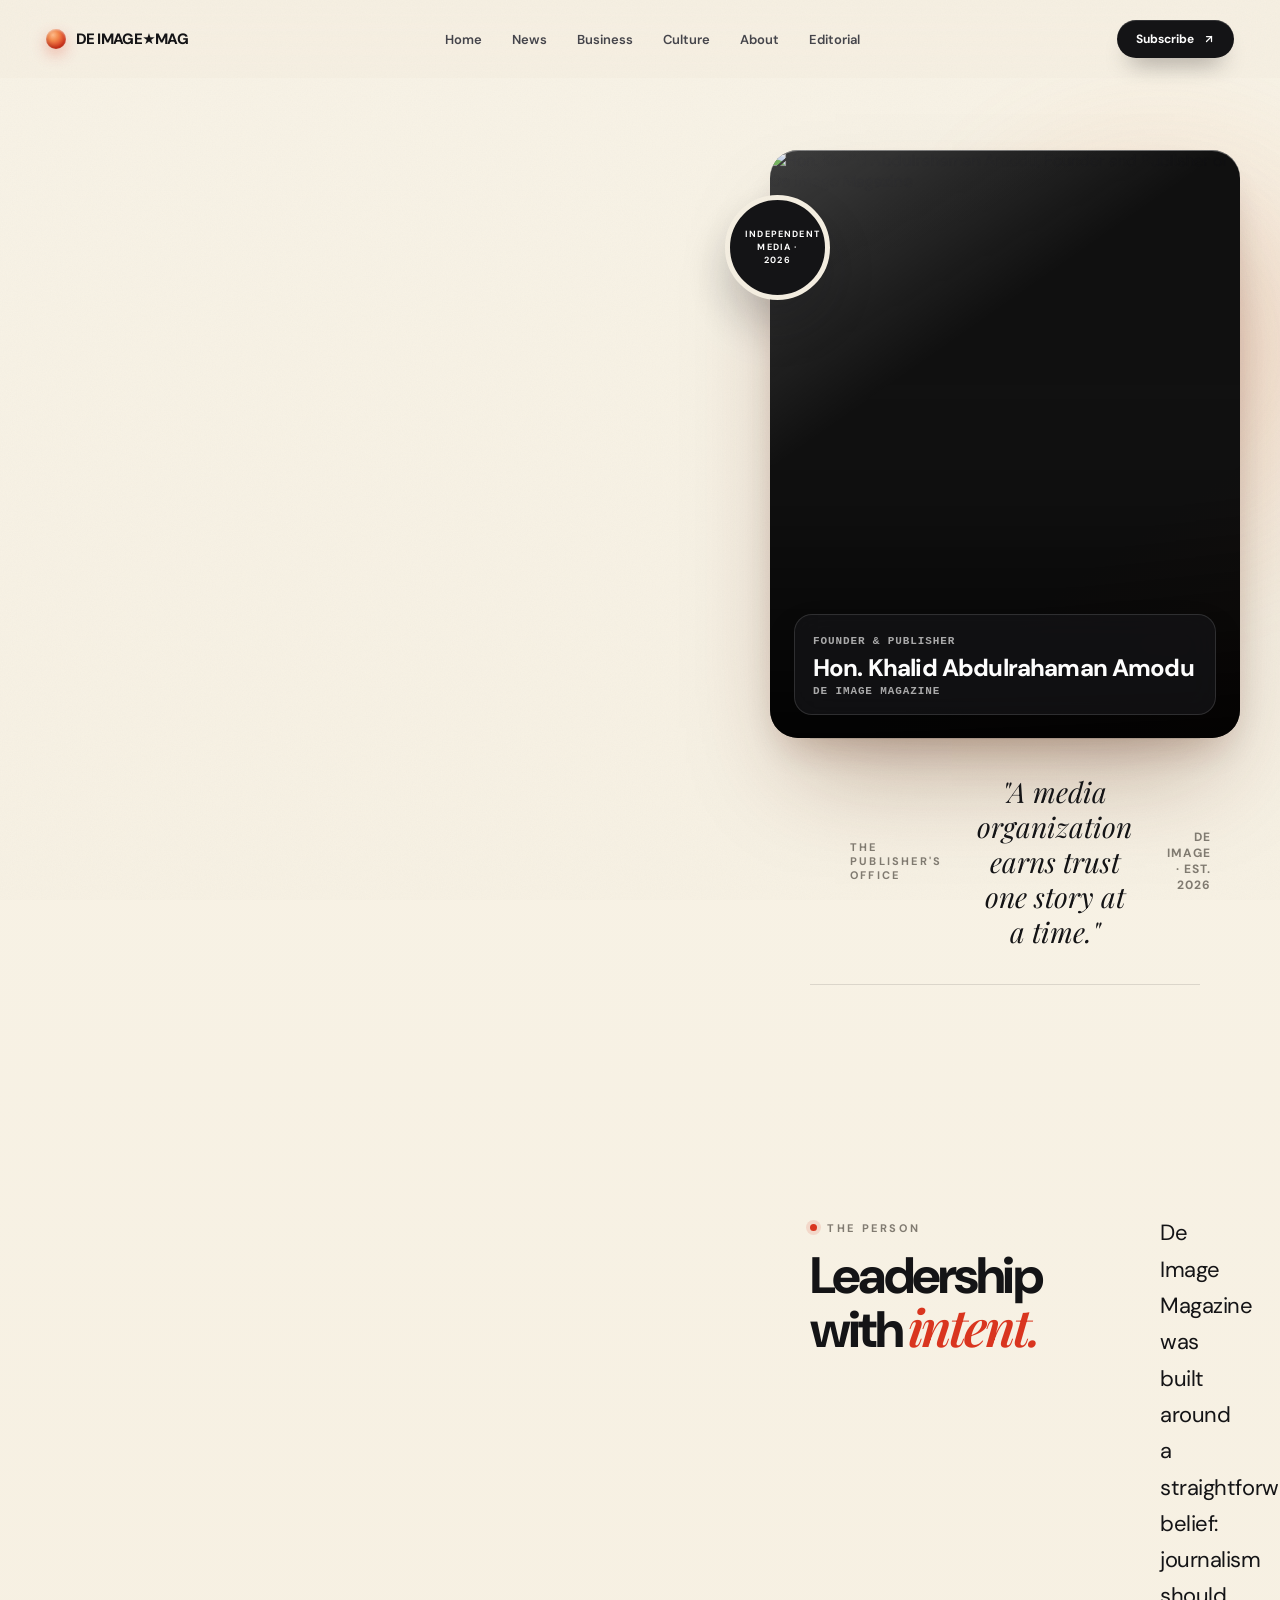
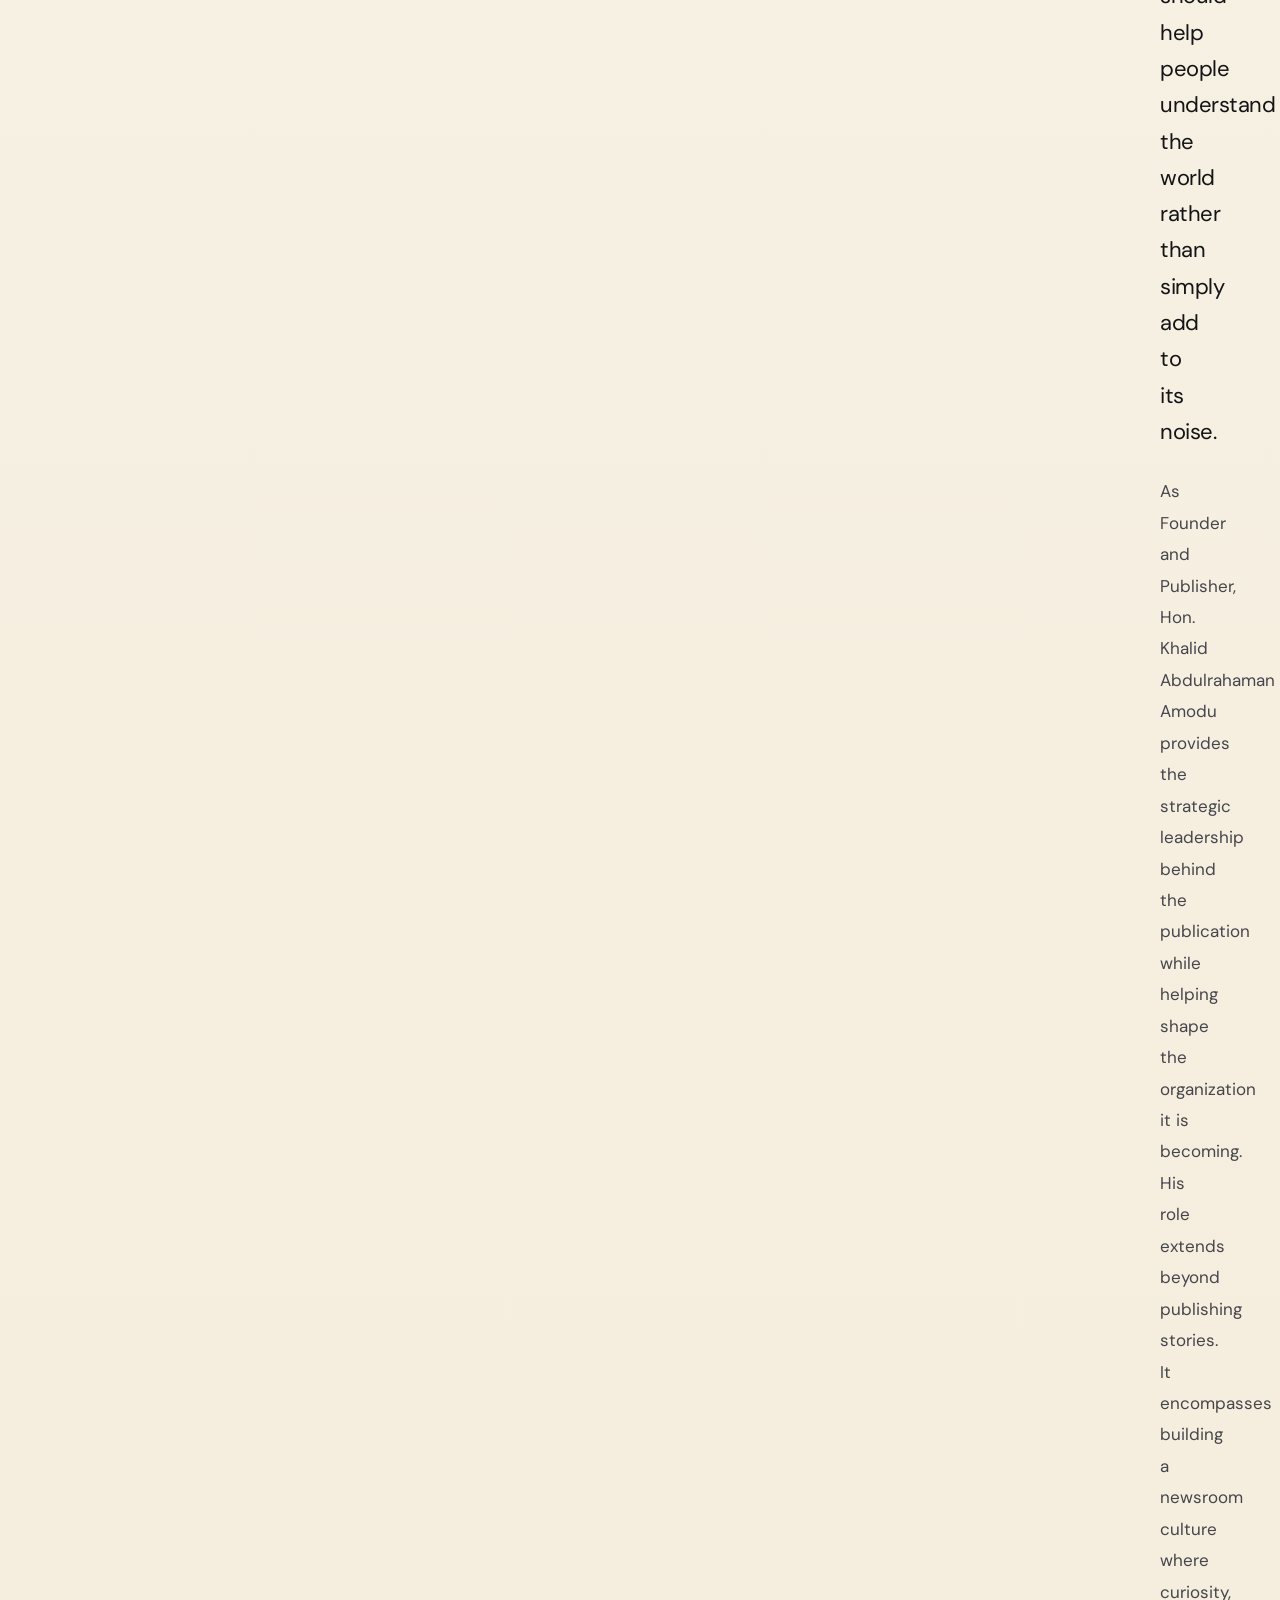
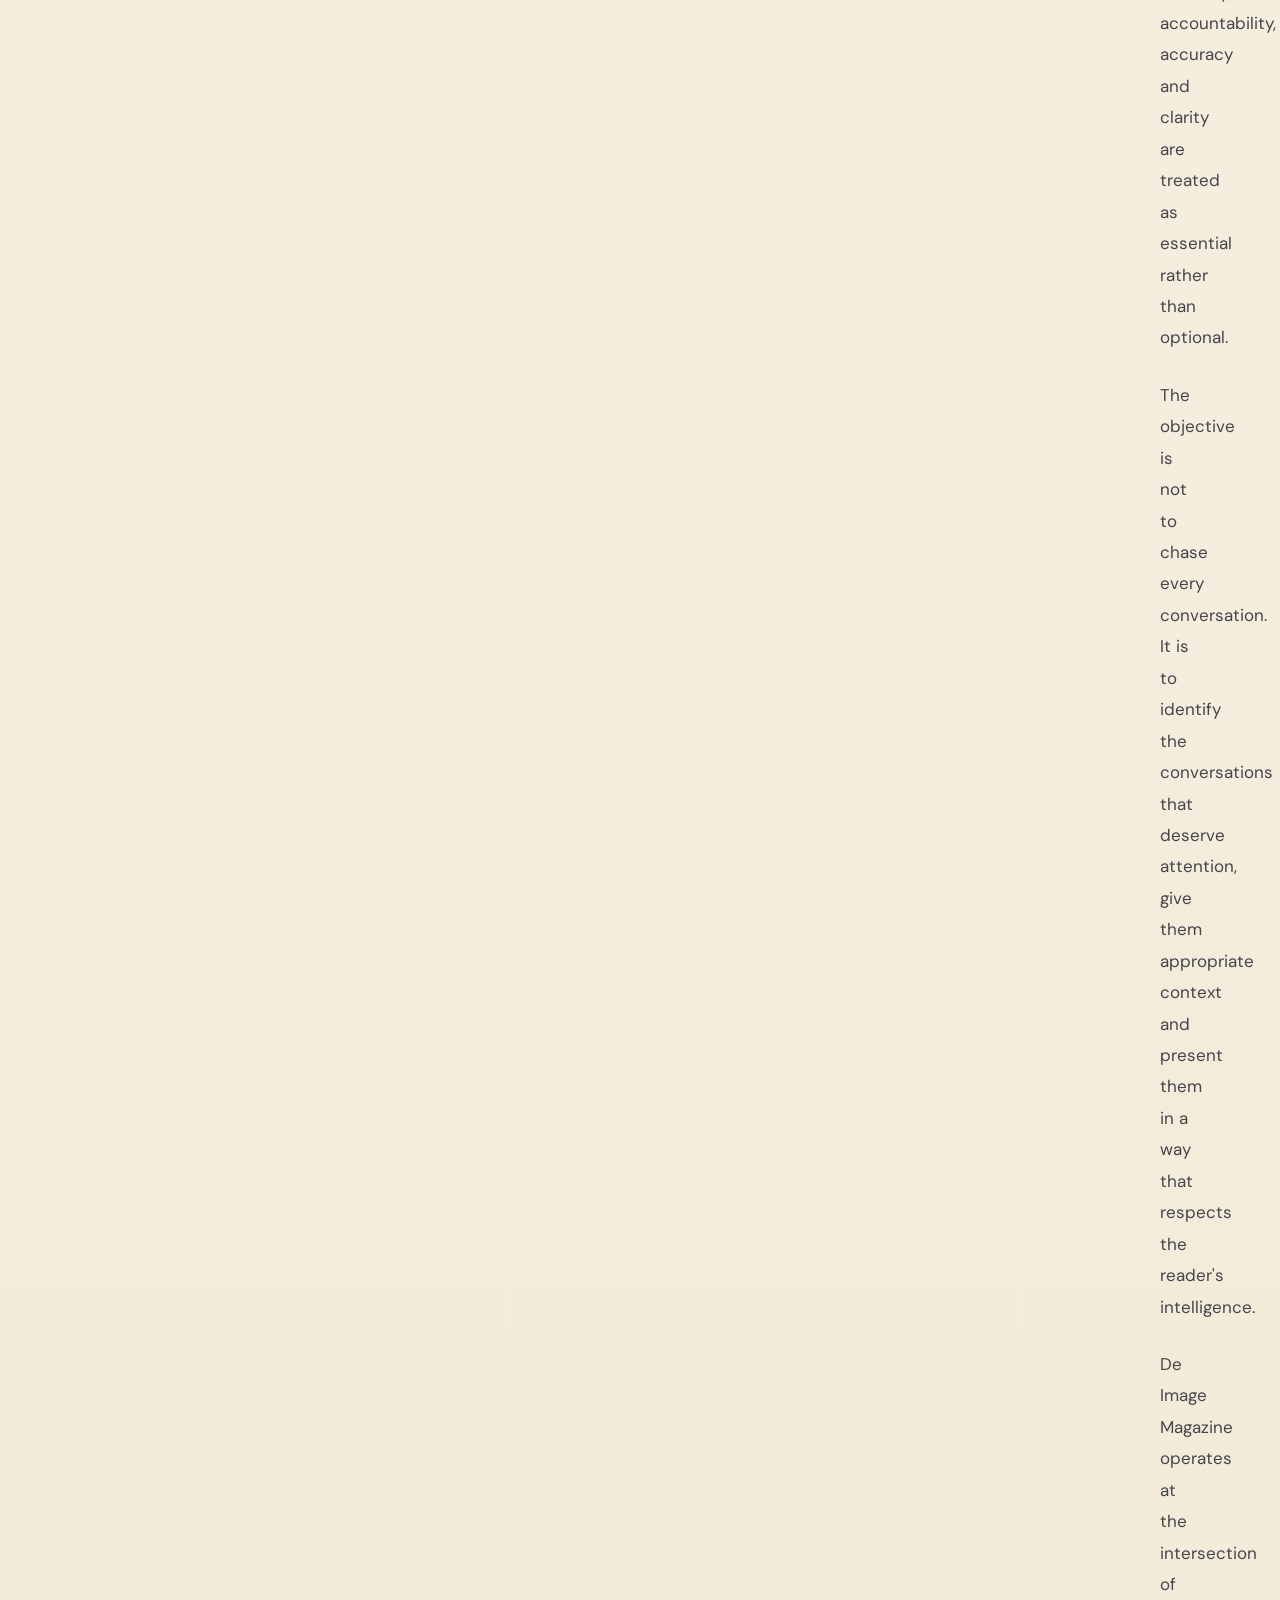
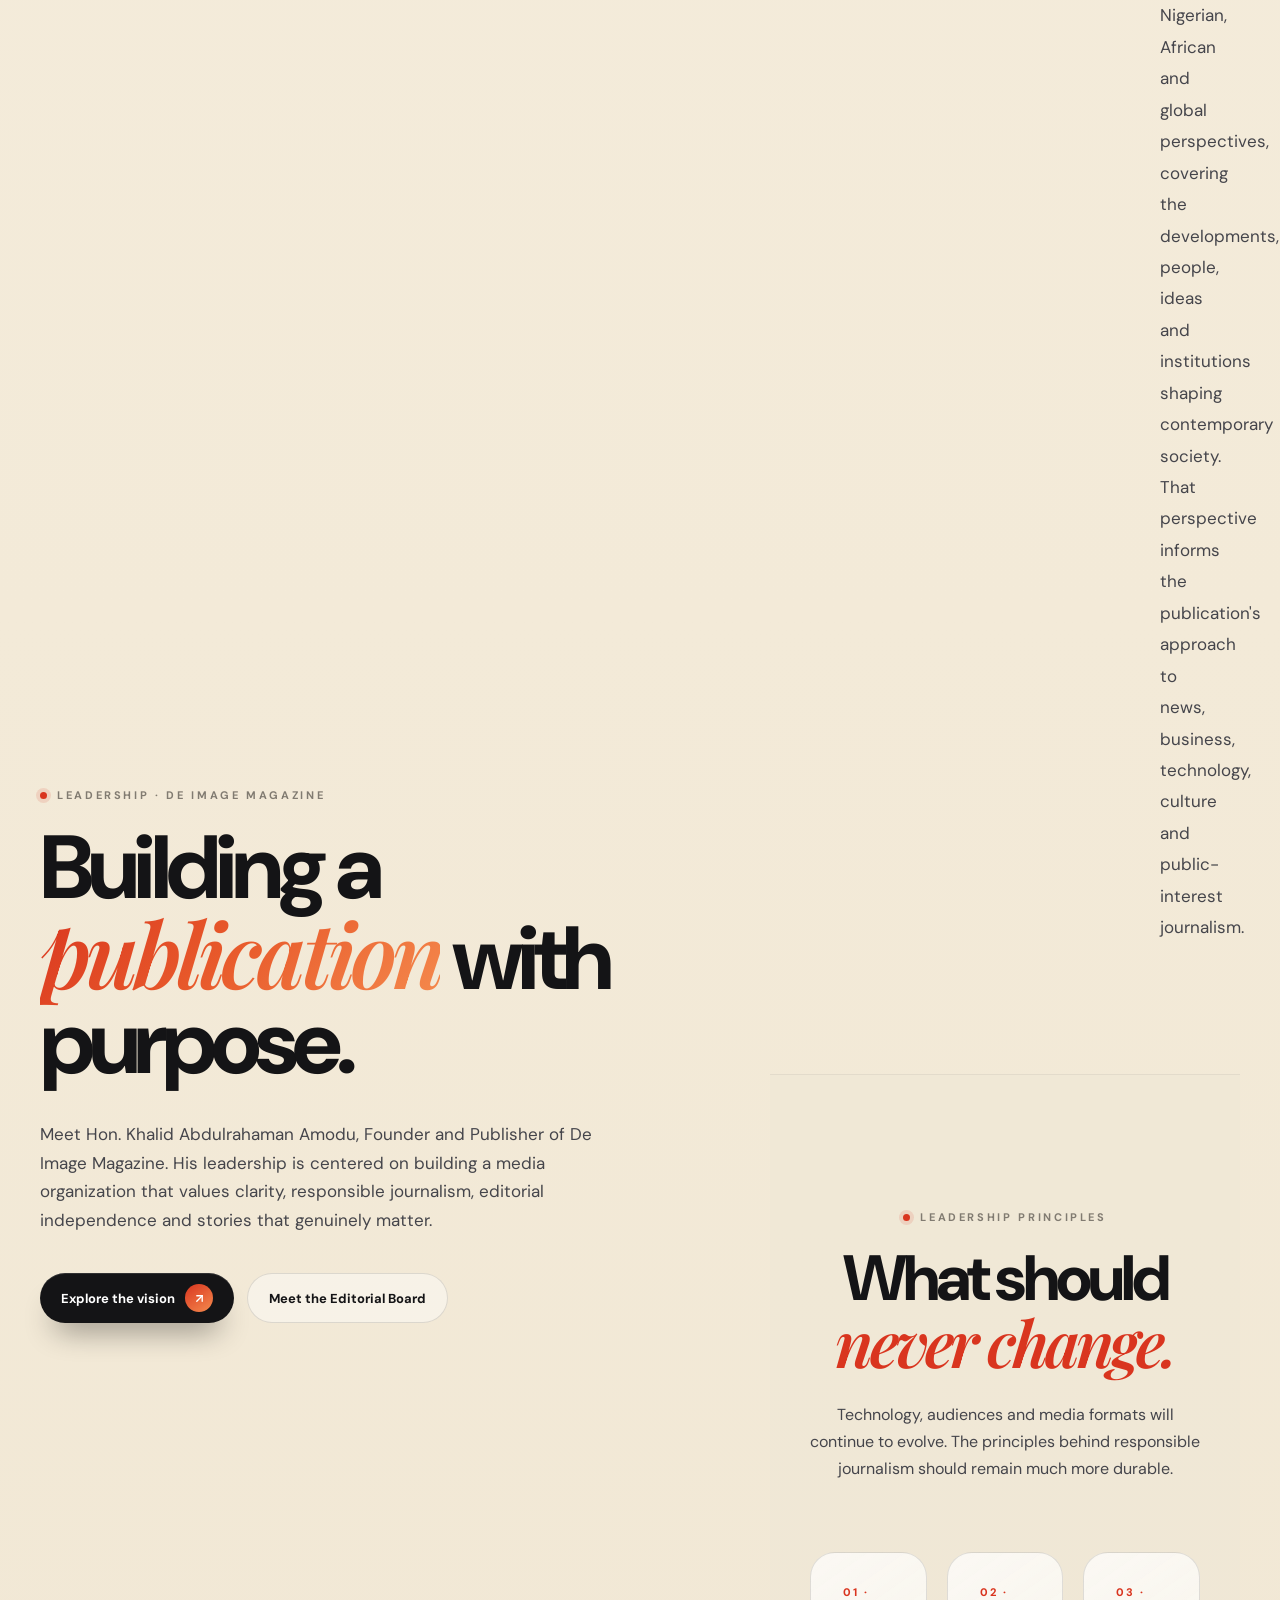
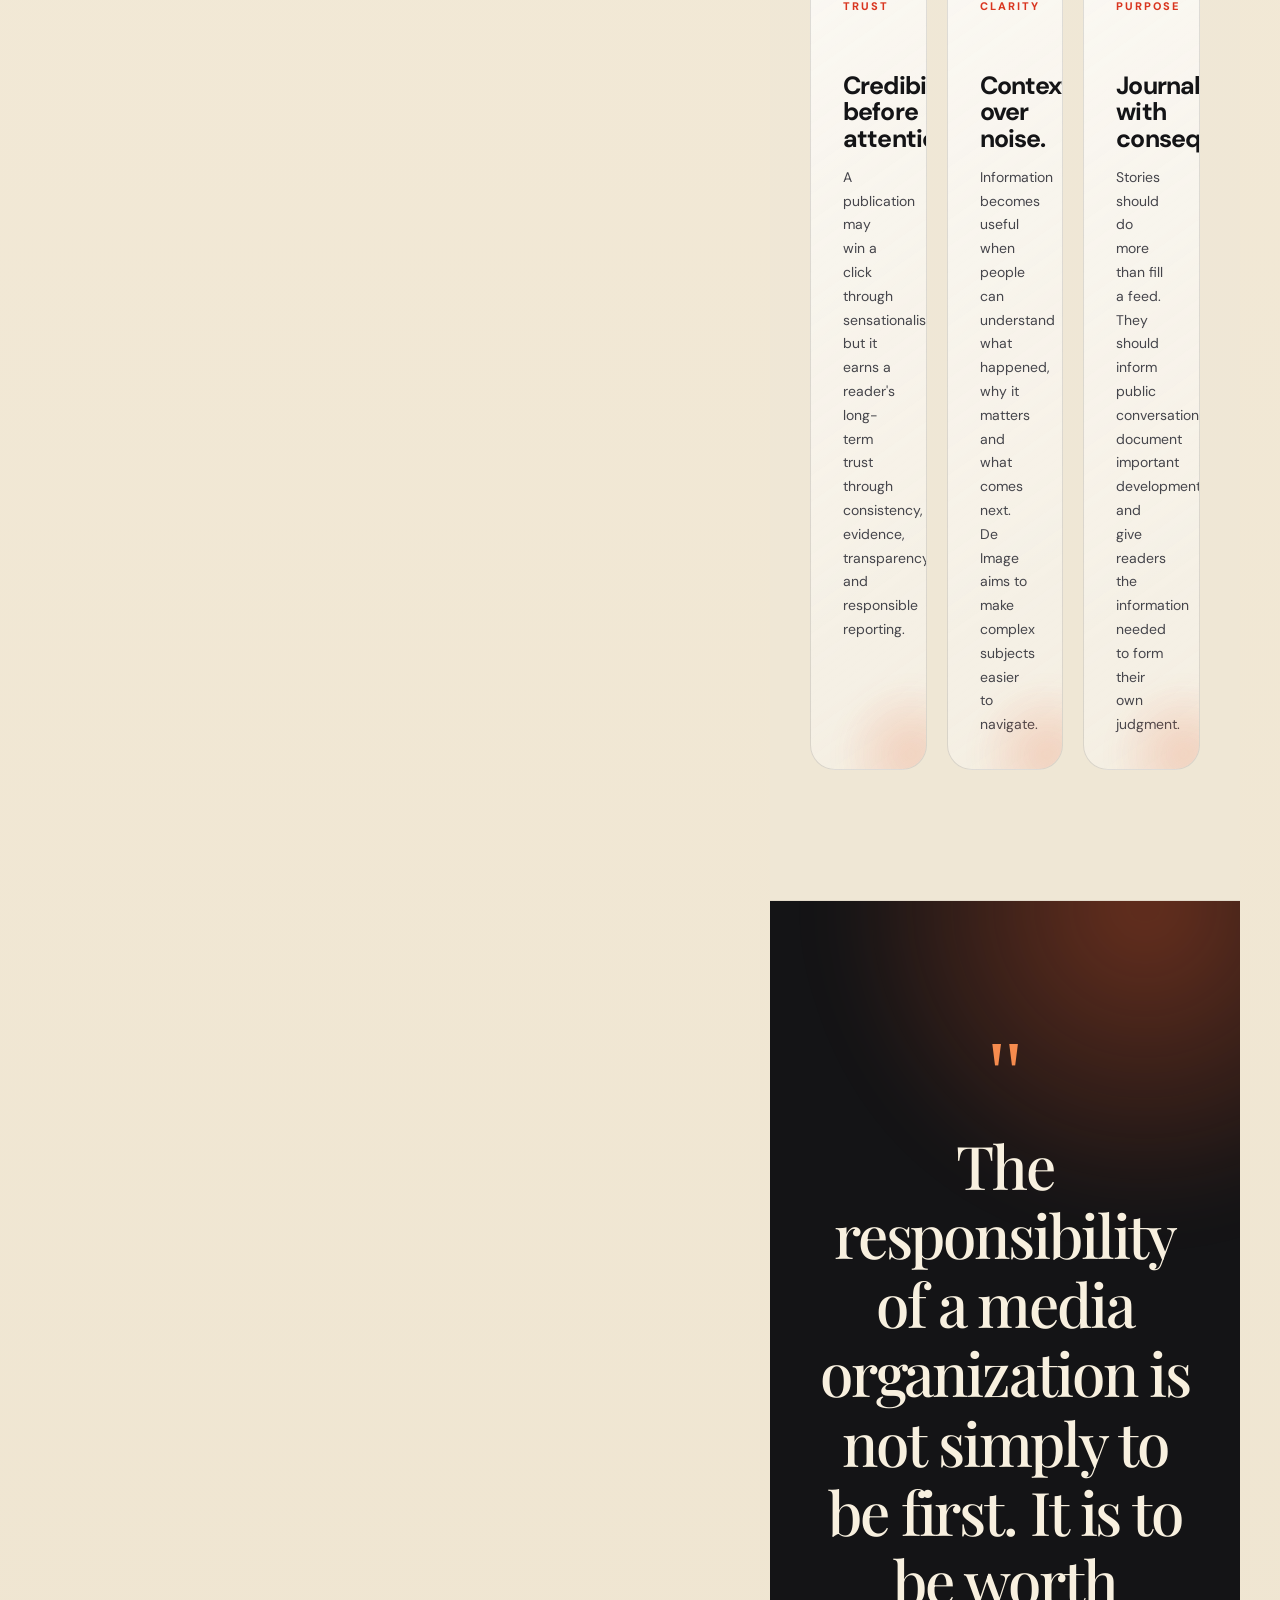
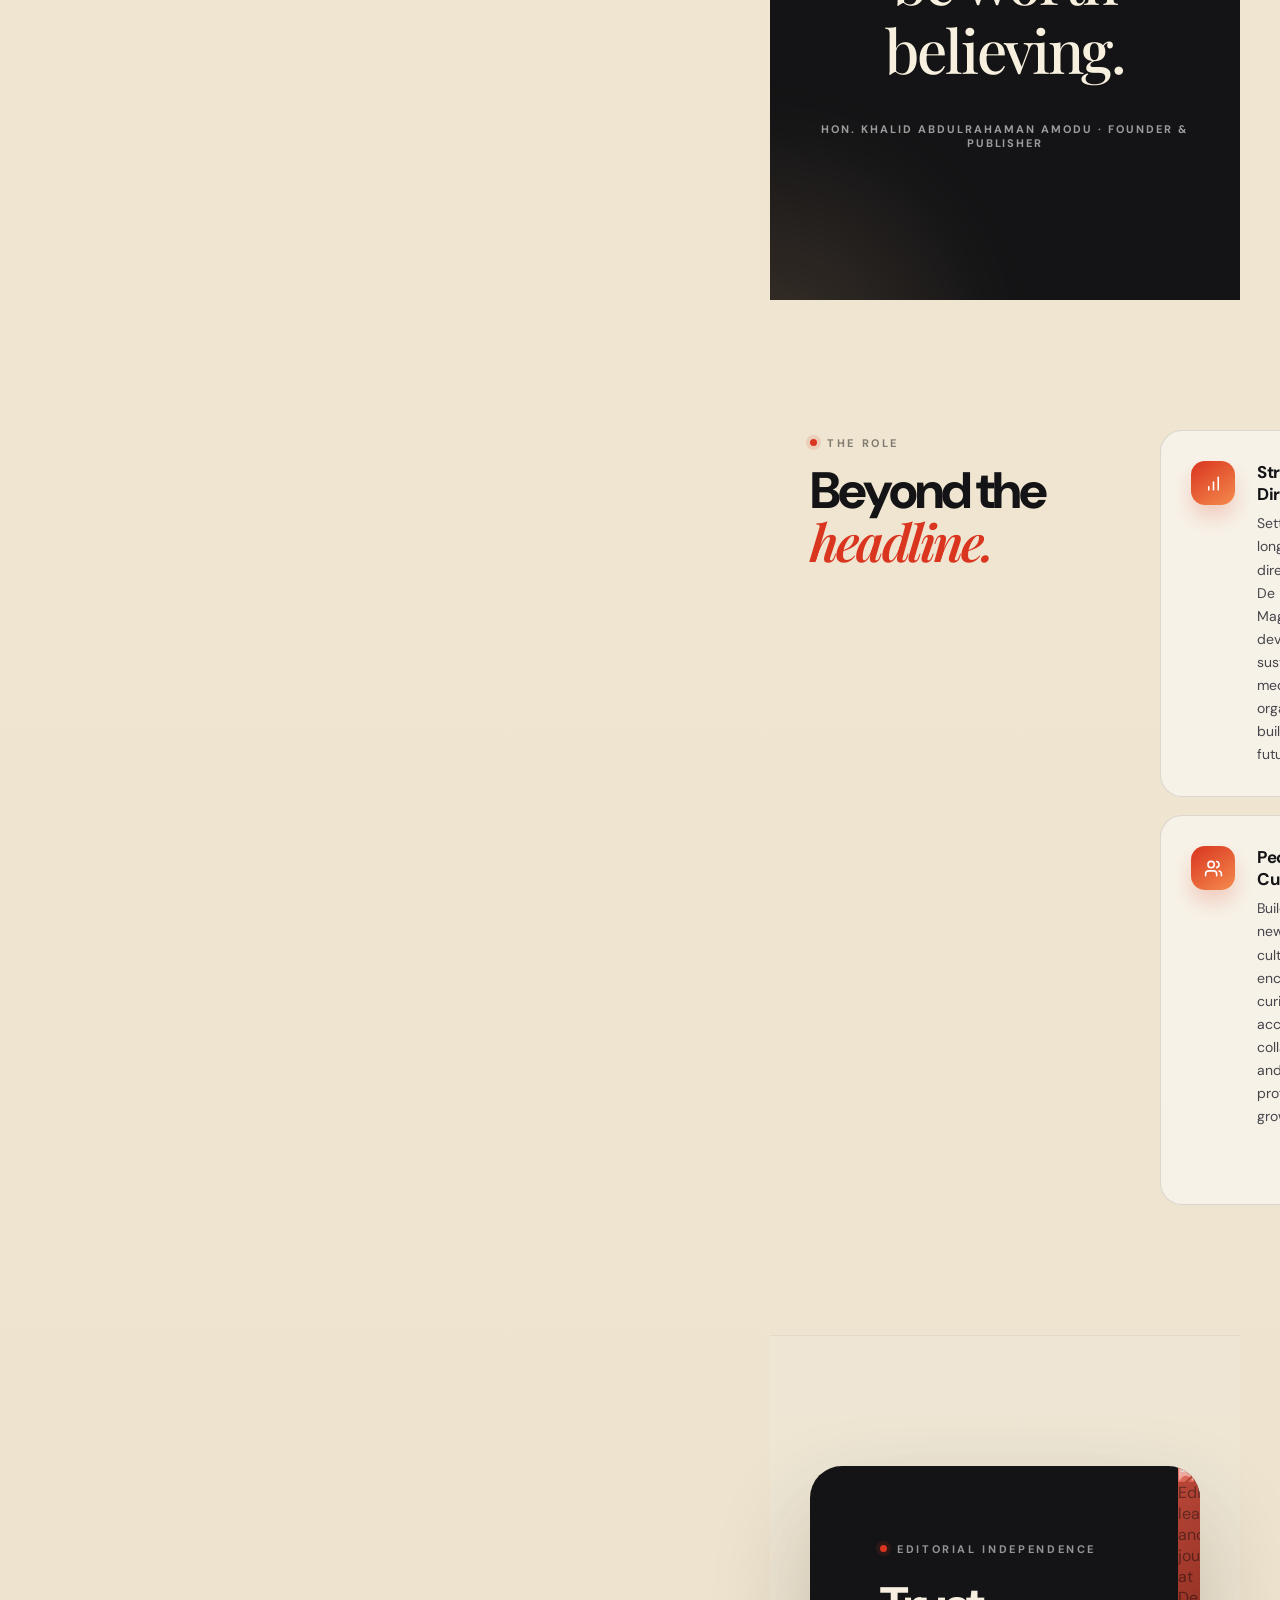
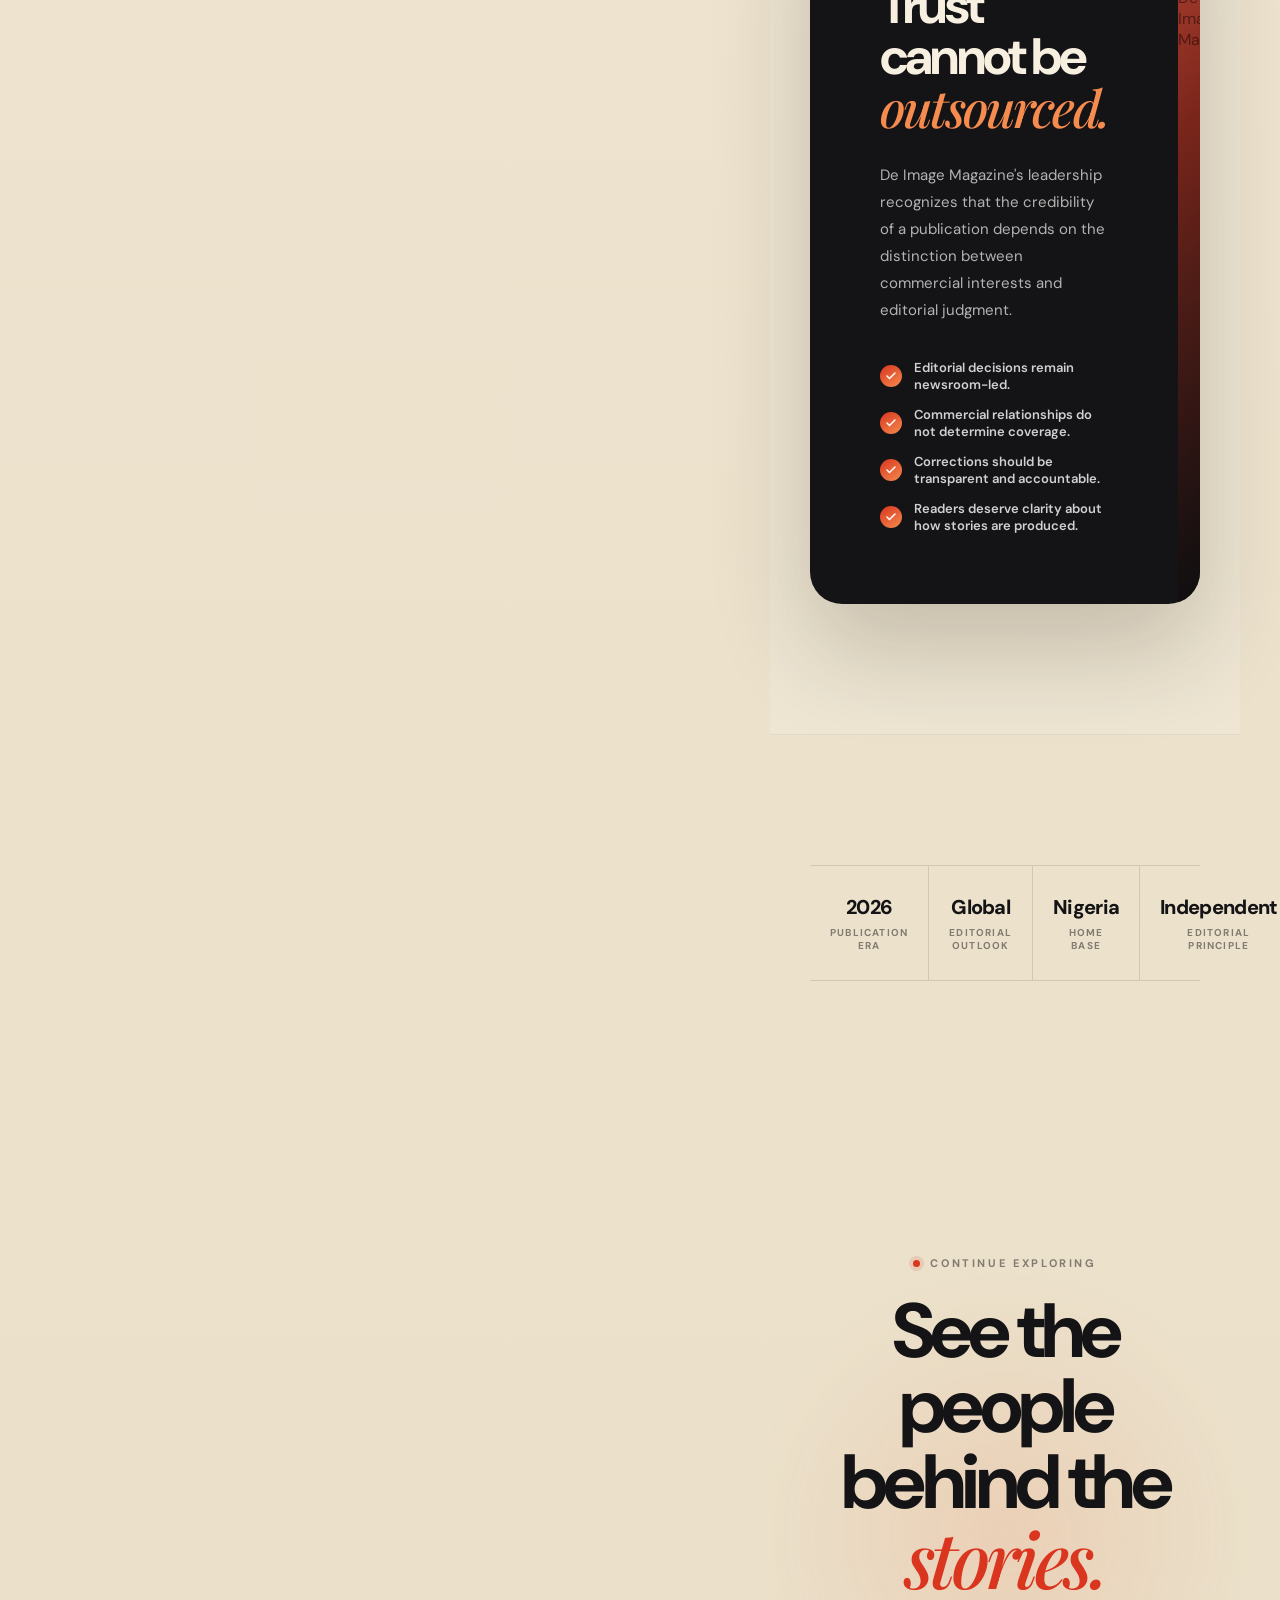
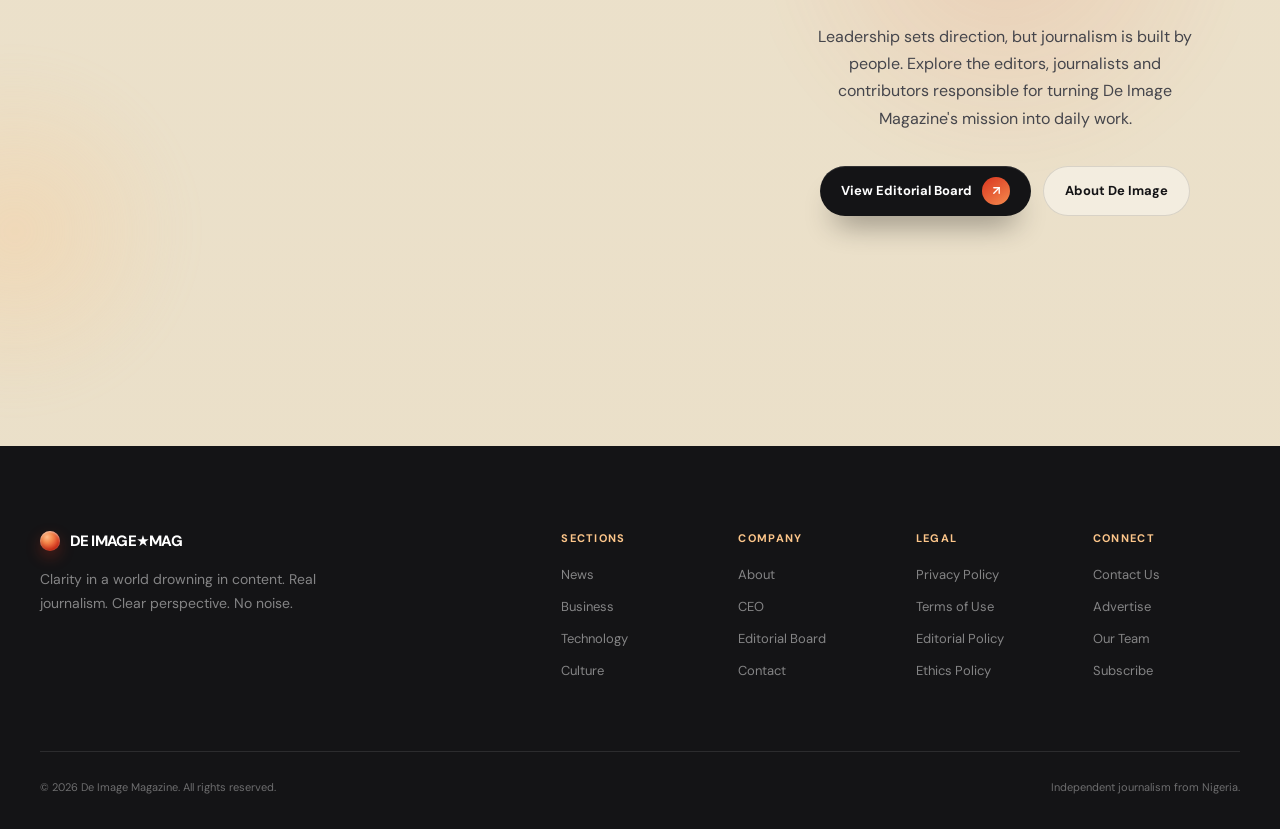
==== ceo/index.html @ d5484f7d "Upload ceo/index.html via GFox Git" ====
<!DOCTYPE html>
<html lang="en-NG">
<head>
  <meta charset="UTF-8">
  <meta name="viewport" content="width=device-width, initial-scale=1.0">

  <!-- =========================================================
       PRIMARY SEO
  ========================================================== -->
  <title>CEO & Founder | De Image Magazine — Leadership & Editorial Vision</title>

  <meta
    name="description"
    content="Meet the Founder and Publisher of De Image Magazine. Discover the leadership vision, editorial philosophy and principles guiding the publication's approach to journalism, business, culture and public-interest storytelling."
  >

  <meta name="author" content="De Image Magazine">

  <meta
    name="robots"
    content="index, follow, max-image-preview:large, max-snippet:-1, max-video-preview:-1"
  >

  <meta name="googlebot" content="index, follow">

  <!-- =========================================================
       CANONICAL
  ========================================================== -->
  <link rel="canonical" href="https://www.deimage.com.ng/ceo/">

  <!-- =========================================================
       OPEN GRAPH
  ========================================================== -->
  <meta property="og:type" content="profile">
  <meta property="og:site_name" content="De Image Magazine">
  <meta property="og:locale" content="en_NG">

  <meta
    property="og:url"
    content="https://www.deimage.com.ng/ceo/"
  >

  <meta
    property="og:title"
    content="CEO & Founder | De Image Magazine"
  >

  <meta
    property="og:description"
    content="Meet the leadership behind De Image Magazine and discover the editorial vision guiding the publication."
  >

  <meta
    property="og:image"
    content="https://www.deimage.com.ng/assets/ceo-og.jpg"
  >

  <meta
    property="og:image:alt"
    content="CEO and Founder of De Image Magazine"
  >

  <meta property="profile:first_name" content="Abdulrahaman">
  <meta property="profile:last_name" content="Amodu">

  <!-- =========================================================
       X / TWITTER
  ========================================================== -->
  <meta name="twitter:card" content="summary_large_image">

  <meta
    name="twitter:title"
    content="CEO & Founder | De Image Magazine"
  >

  <meta
    name="twitter:description"
    content="Meet the leadership behind De Image Magazine and discover the editorial vision guiding the publication."
  >

  <meta
    name="twitter:image"
    content="https://www.deimage.com.ng/assets/ceo-og.jpg"
  >

  <meta
    name="twitter:image:alt"
    content="CEO and Founder of De Image Magazine"
  >

  <!-- =========================================================
       BRAND / BROWSER
  ========================================================== -->
  <meta name="theme-color" content="#141416">
  <meta name="application-name" content="De Image Magazine">
  <meta name="format-detection" content="telephone=no">

  <link
    rel="icon"
    href="https://www.deimage.com.ng/favicon.ico"
  >

  <!-- =========================================================
       PERFORMANCE
  ========================================================== -->
  <link rel="preconnect" href="https://fonts.googleapis.com">
  <link rel="preconnect" href="https://fonts.gstatic.com" crossorigin>

  <link
    href="https://fonts.googleapis.com/css2?family=DM+Sans:opsz,wght@9..40,400;9..40,500;9..40,600;9..40,700;9..40,800&family=Playfair+Display:ital,wght@0,500;0,600;0,700;1,500;1,600;1,700&display=swap"
    rel="stylesheet"
  >

  <style>
    /* =========================================================
       ROOT
    ========================================================== */

    :root {
      --bg: #f5efe2;
      --bg-soft: #efe7d6;
      --bg-deep: #e7dcc5;

      --paper: #fbf8f0;
      --paper-2: #f8f3e8;

      --ink: #141416;
      --ink-2: #242428;
      --ink-soft: #45454b;

      --muted: #817b71;
      --muted-2: #9d9588;

      --line: rgba(20, 20, 22, 0.12);
      --line-light: rgba(255, 255, 255, 0.12);

      --orange: #d9351f;
      --orange-2: #e85a2b;
      --orange-3: #f58b4e;
      --orange-light: #fdc68a;

      --shadow-sm:
        0 10px 25px rgba(32, 18, 4, 0.08);

      --shadow-md:
        0 24px 55px rgba(32, 18, 4, 0.13);

      --shadow-lg:
        0 45px 100px rgba(32, 18, 4, 0.2);

      --ease:
        cubic-bezier(0.22, 1, 0.36, 1);
    }

    /* =========================================================
       RESET
    ========================================================== */

    *,
    *::before,
    *::after {
      margin: 0;
      padding: 0;
      box-sizing: border-box;
    }

    html {
      scroll-behavior: smooth;
      background: var(--bg);
    }

    body {
      min-height: 100vh;
      overflow-x: hidden;
      background:
        radial-gradient(
          1000px 600px at 50% -10%,
          rgba(255, 255, 255, 0.7),
          transparent 70%
        ),
        linear-gradient(
          180deg,
          #f8f3e7 0%,
          #f3ead8 45%,
          #eadfc8 100%
        );
      color: var(--ink);
      font-family: "DM Sans", system-ui, sans-serif;
      -webkit-font-smoothing: antialiased;
      text-rendering: optimizeLegibility;
    }

    ::selection {
      background: var(--orange);
      color: #fff;
    }

    img {
      max-width: 100%;
    }

    a {
      color: inherit;
    }

    button,
    input,
    textarea,
    select {
      font: inherit;
    }

    /* =========================================================
       GRAIN
    ========================================================== */

    .grain {
      position: fixed;
      inset: 0;
      z-index: 1000;
      pointer-events: none;
      opacity: 0.045;
      mix-blend-mode: multiply;
      background-image: url("data:image/svg+xml;utf8,<svg xmlns='http://www.w3.org/2000/svg' width='220' height='220'><filter id='n'><feTurbulence type='fractalNoise' baseFrequency='.8' numOctaves='2' stitchTiles='stitch'/><feColorMatrix values='0 0 0 0 .15 0 0 0 0 .12 0 0 0 0 .08 0 0 0 .6 0'/></filter><rect width='100%' height='100%' filter='url(%23n)'/></svg>");
    }

    /* =========================================================
       NAVIGATION
    ========================================================== */

    .nav {
      position: fixed;
      top: 0;
      left: 0;
      right: 0;
      z-index: 900;

      height: 78px;
      padding: 0 46px;

      display: flex;
      align-items: center;
      justify-content: space-between;
      gap: 30px;

      background: rgba(245, 239, 226, 0.72);
      border-bottom: 1px solid transparent;

      backdrop-filter: blur(20px);
      -webkit-backdrop-filter: blur(20px);

      transition:
        background 0.45s ease,
        border-color 0.45s ease,
        box-shadow 0.45s ease,
        height 0.45s var(--ease);
    }

    .nav.scrolled {
      height: 70px;
      background: rgba(245, 239, 226, 0.92);
      border-bottom-color: var(--line);
      box-shadow: 0 12px 35px rgba(20, 8, 0, 0.06);
    }

    .logo {
      display: inline-flex;
      align-items: center;
      gap: 10px;

      color: var(--ink);
      text-decoration: none;

      font-size: 15px;
      font-weight: 800;
      letter-spacing: -0.04em;

      white-space: nowrap;
    }

    .logo-dot {
      width: 20px;
      height: 20px;
      border-radius: 50%;

      background:
        radial-gradient(
          circle at 35% 30%,
          #ffbd8c 0%,
          var(--orange-3) 28%,
          var(--orange) 70%
        );

      box-shadow:
        0 6px 15px rgba(217, 53, 31, 0.3),
        inset 0 1px 2px rgba(255, 255, 255, 0.55),
        inset 0 -2px 4px rgba(100, 20, 0, 0.3);
    }

    .nav-links {
      display: flex;
      align-items: center;
      gap: 30px;

      list-style: none;
    }

    .nav-links a {
      position: relative;

      color: var(--ink-soft);
      text-decoration: none;

      font-size: 13px;
      font-weight: 600;

      transition: color 0.3s ease;
    }

    .nav-links a::after {
      content: "";

      position: absolute;
      left: 0;
      bottom: -7px;

      width: 0;
      height: 2px;

      border-radius: 10px;

      background: var(--orange);

      transition: width 0.4s var(--ease);
    }

    .nav-links a:hover,
    .nav-links a.active {
      color: var(--ink);
    }

    .nav-links a:hover::after,
    .nav-links a.active::after {
      width: 100%;
    }

    .nav-cta {
      display: inline-flex;
      align-items: center;
      justify-content: center;
      gap: 9px;

      border: 0;
      border-radius: 999px;

      padding: 11px 19px;

      background: var(--ink);
      color: #fff;

      text-decoration: none;

      font-size: 12px;
      font-weight: 700;

      cursor: pointer;

      box-shadow:
        0 15px 25px -12px rgba(0, 0, 0, 0.45),
        inset 0 1px 0 rgba(255, 255, 255, 0.13);

      transition:
        transform 0.35s var(--ease),
        box-shadow 0.35s var(--ease);
    }

    .nav-cta:hover {
      transform: translateY(-2px);
      box-shadow:
        0 20px 30px -12px rgba(0, 0, 0, 0.48),
        inset 0 1px 0 rgba(255, 255, 255, 0.15);
    }

    /* =========================================================
       HERO
    ========================================================== */

    .hero {
      position: relative;

      min-height: 100vh;

      padding:
        150px
        40px
        90px;

      display: flex;
      align-items: center;

      overflow: hidden;
    }

    .hero-orb {
      position: absolute;

      width: 600px;
      height: 600px;

      border-radius: 50%;

      background:
        radial-gradient(
          circle,
          rgba(232, 90, 43, 0.17),
          rgba(245, 139, 78, 0.06) 42%,
          transparent 70%
        );

      filter: blur(20px);

      right: -180px;
      top: 50px;

      pointer-events: none;

      animation: orbFloat 10s ease-in-out infinite;
    }

    .hero-orb-2 {
      position: absolute;

      width: 350px;
      height: 350px;

      border-radius: 50%;

      background:
        radial-gradient(
          circle,
          rgba(253, 198, 138, 0.28),
          transparent 70%
        );

      left: -160px;
      bottom: 40px;

      filter: blur(15px);

      pointer-events: none;

      animation: orbFloat 12s ease-in-out infinite reverse;
    }

    @keyframes orbFloat {
      0%,
      100% {
        transform: translate3d(0, 0, 0) scale(1);
      }

      50% {
        transform: translate3d(0, -25px, 0) scale(1.04);
      }
    }

    .hero-container {
      width: min(1280px, 100%);
      margin: 0 auto;

      display: grid;
      grid-template-columns: minmax(0, 1.08fr) minmax(360px, 0.92fr);
      align-items: center;

      gap: 90px;

      position: relative;
      z-index: 2;
    }

    .hero-copy {
      max-width: 700px;
    }

    .eyebrow {
      display: inline-flex;
      align-items: center;
      gap: 10px;

      margin-bottom: 24px;

      color: var(--muted);

      font-size: 11px;
      font-weight: 700;
      letter-spacing: 0.24em;
      text-transform: uppercase;
    }

    .eyebrow::before {
      content: "";

      width: 7px;
      height: 7px;

      border-radius: 50%;

      background: var(--orange);

      box-shadow:
        0 0 0 4px rgba(217, 53, 31, 0.13);
    }

    .hero h1 {
      max-width: 760px;

      font-size: clamp(52px, 7vw, 105px);
      line-height: 0.94;

      letter-spacing: -0.065em;
      font-weight: 800;
    }

    .hero h1 .serif {
      font-family: "Playfair Display", Georgia, serif;
      font-style: italic;
      font-weight: 600;
      letter-spacing: -0.055em;

      background:
        linear-gradient(
          135deg,
          var(--orange),
          var(--orange-2) 48%,
          var(--orange-3)
        );

      -webkit-background-clip: text;
      background-clip: text;
      color: transparent;
    }

    .hero-description {
      max-width: 600px;

      margin-top: 34px;

      color: var(--ink-soft);

      font-size: 17px;
      line-height: 1.7;
    }

    .hero-actions {
      display: flex;
      align-items: center;
      flex-wrap: wrap;
      gap: 13px;

      margin-top: 38px;
    }

    .primary-button,
    .secondary-button {
      display: inline-flex;
      align-items: center;
      justify-content: center;
      gap: 10px;

      min-height: 50px;

      padding: 0 21px;

      border-radius: 999px;

      text-decoration: none;

      font-size: 13px;
      font-weight: 700;

      transition:
        transform 0.4s var(--ease),
        box-shadow 0.4s var(--ease),
        background 0.4s ease;
    }

    .primary-button {
      background: var(--ink);
      color: #fff;

      box-shadow:
        0 20px 30px -14px rgba(0, 0, 0, 0.45),
        inset 0 1px 0 rgba(255, 255, 255, 0.12);
    }

    .secondary-button {
      background: rgba(255, 255, 255, 0.42);
      color: var(--ink);

      border: 1px solid var(--line);

      backdrop-filter: blur(10px);
    }

    .primary-button:hover,
    .secondary-button:hover {
      transform: translateY(-3px);
    }

    .primary-button:hover {
      box-shadow:
        0 25px 38px -15px rgba(0, 0, 0, 0.5);
    }

    .arrow {
      width: 28px;
      height: 28px;

      display: inline-flex;
      align-items: center;
      justify-content: center;

      border-radius: 50%;

      background:
        linear-gradient(
          145deg,
          var(--orange),
          var(--orange-3)
        );

      transition: transform 0.4s var(--ease);
    }

    .primary-button:hover .arrow {
      transform: rotate(45deg);
    }

    /* =========================================================
       HERO PORTRAIT
    ========================================================== */

    .portrait-wrap {
      position: relative;

      width: min(470px, 100%);
      margin-left: auto;

      perspective: 1000px;
    }

    .portrait-frame {
      position: relative;

      aspect-ratio: 4 / 5;

      border-radius: 34px;

      overflow: hidden;

      background:
        linear-gradient(
          145deg,
          var(--orange),
          var(--orange-3)
        );

      box-shadow:
        0 55px 100px -30px rgba(80, 30, 5, 0.35),
        0 20px 40px -15px rgba(80, 30, 5, 0.25),
        inset 0 1px 0 rgba(255, 255, 255, 0.4);

      transform: rotate(1deg);

      transition:
        transform 0.8s var(--ease),
        box-shadow 0.8s var(--ease);
    }

    .portrait-frame::before {
      content: "";

      position: absolute;
      inset: 0;

      z-index: 2;

      background:
        linear-gradient(
          145deg,
          rgba(255, 255, 255, 0.2),
          transparent 35%,
          transparent 70%,
          rgba(40, 10, 0, 0.18)
        );

      pointer-events: none;
    }

    .portrait-frame:hover {
      transform: rotate(0deg) translateY(-8px);
      box-shadow:
        0 65px 110px -30px rgba(80, 30, 5, 0.4),
        0 25px 50px -15px rgba(80, 30, 5, 0.25);
    }

    .portrait-frame img {
      width: 100%;
      height: 100%;

      display: block;

      object-fit: cover;
      object-position: center top;

      filter: saturate(0.9) contrast(1.03);

      transform: scale(1.02);

      transition: transform 1.2s var(--ease);
    }

    .portrait-frame:hover img {
      transform: scale(1.06);
    }

    .portrait-caption {
      position: absolute;

      left: 18px;
      right: 18px;
      bottom: 18px;

      z-index: 5;

      padding: 17px 18px;

      border-radius: 18px;

      background: rgba(20, 20, 22, 0.78);

      color: #fff;

      border: 1px solid rgba(255, 255, 255, 0.13);

      backdrop-filter: blur(16px);
      -webkit-backdrop-filter: blur(16px);

      box-shadow:
        0 15px 30px rgba(0, 0, 0, 0.18);
    }

    .portrait-caption strong {
      display: block;

      font-size: 15px;
      font-weight: 800;
    }

    .portrait-caption span {
      display: block;

      margin-top: 3px;

      color: rgba(255, 255, 255, 0.65);

      font-size: 11px;
      letter-spacing: 0.08em;
      text-transform: uppercase;
    }

    .floating-badge {
      position: absolute;

      z-index: 10;

      left: -45px;
      top: 45px;

      width: 105px;
      height: 105px;

      border-radius: 50%;

      display: flex;
      align-items: center;
      justify-content: center;

      background: var(--ink);
      color: #fff;

      border: 5px solid var(--bg);

      box-shadow:
        0 25px 45px rgba(20, 20, 22, 0.22);

      animation: badgeFloat 5s ease-in-out infinite;
    }

    .floating-badge span {
      max-width: 65px;

      text-align: center;

      font-size: 9px;
      font-weight: 700;
      letter-spacing: 0.13em;
      line-height: 1.45;
      text-transform: uppercase;
    }

    @keyframes badgeFloat {
      0%,
      100% {
        transform: translateY(0) rotate(-6deg);
      }

      50% {
        transform: translateY(-12px) rotate(-3deg);
      }
    }

    /* =========================================================
       INTRO STRIP
    ========================================================== */

    .intro-strip {
      padding: 0 40px 100px;

      position: relative;
      z-index: 5;
    }

    .intro-inner {
      width: min(1280px, 100%);
      margin: 0 auto;

      padding: 35px 40px;

      display: grid;
      grid-template-columns: 1fr auto 1fr;
      align-items: center;
      gap: 35px;

      border-top: 1px solid var(--line);
      border-bottom: 1px solid var(--line);
    }

    .intro-label {
      color: var(--muted);

      font-size: 11px;
      font-weight: 700;
      letter-spacing: 0.2em;
      text-transform: uppercase;
    }

    .intro-statement {
      color: var(--ink);

      font-family: "Playfair Display", Georgia, serif;

      font-size: clamp(20px, 2.2vw, 30px);
      line-height: 1.25;
      font-style: italic;

      text-align: center;
    }

    .intro-year {
      color: var(--muted);

      font-size: 12px;
      font-weight: 700;

      text-align: right;
      letter-spacing: 0.08em;
    }

    /* =========================================================
       STORY / BIOGRAPHY
    ========================================================== */

    .section {
      position: relative;
      z-index: 5;

      padding: 130px 40px;
    }

    .section.alt {
      background: rgba(239, 231, 214, 0.66);
      border-top: 1px solid rgba(20, 20, 22, 0.06);
      border-bottom: 1px solid rgba(20, 20, 22, 0.06);
    }

    .container {
      width: min(1280px, 100%);
      margin: 0 auto;
    }

    .section-grid {
      display: grid;
      grid-template-columns: minmax(260px, 0.7fr) minmax(0, 1.3fr);

      gap: 90px;
      align-items: start;
    }

    .section-label {
      position: sticky;
      top: 120px;
    }

    .section-label .eyebrow {
      margin-bottom: 15px;
    }

    .section-label h2 {
      max-width: 360px;

      font-size: clamp(34px, 4vw, 58px);
      line-height: 1;
      letter-spacing: -0.055em;
      font-weight: 800;
    }

    .section-label h2 em {
      color: var(--orange);
      font-family: "Playfair Display", Georgia, serif;
      font-weight: 600;
    }

    .article-copy {
      max-width: 720px;
    }

    .article-copy p {
      color: var(--ink-soft);

      font-size: 17px;
      line-height: 1.85;

      margin-bottom: 26px;
    }

    .article-copy p:first-child {
      color: var(--ink);

      font-size: 22px;
      line-height: 1.65;

      letter-spacing: -0.02em;
    }

    .article-copy p:last-child {
      margin-bottom: 0;
    }

    /* =========================================================
       LEADERSHIP PRINCIPLES
    ========================================================== */

    .principles-header {
      width: min(760px, 100%);
      margin: 0 auto 70px;

      text-align: center;
    }

    .principles-header h2 {
      font-size: clamp(38px, 5vw, 68px);
      line-height: 0.98;
      letter-spacing: -0.06em;
      font-weight: 800;

      margin-bottom: 22px;
    }

    .principles-header h2 em {
      font-family: "Playfair Display", Georgia, serif;
      font-weight: 600;
      color: var(--orange);
    }

    .principles-header p {
      color: var(--ink-soft);

      font-size: 16px;
      line-height: 1.7;
    }

    .principles-grid {
      display: grid;
      grid-template-columns: repeat(3, 1fr);
      gap: 20px;
    }

    .principle {
      position: relative;

      min-height: 300px;

      padding: 32px;

      border-radius: 25px;

      background:
        linear-gradient(
          145deg,
          rgba(255, 255, 255, 0.7),
          rgba(255, 255, 255, 0.3)
        );

      border: 1px solid var(--line);

      overflow: hidden;

      transition:
        transform 0.55s var(--ease),
        box-shadow 0.55s var(--ease),
        border-color 0.55s ease;
    }

    .principle::after {
      content: "";

      position: absolute;

      width: 150px;
      height: 150px;

      right: -60px;
      bottom: -60px;

      border-radius: 50%;

      background:
        radial-gradient(
          circle,
          rgba(232, 90, 43, 0.2),
          transparent 70%
        );

      filter: blur(8px);

      transition: transform 0.7s var(--ease);
    }

    .principle:hover {
      transform: translateY(-8px);

      border-color: rgba(217, 53, 31, 0.25);

      box-shadow:
        0 30px 55px rgba(40, 20, 5, 0.12);
    }

    .principle:hover::after {
      transform: scale(1.5);
    }

    .principle-number {
      color: var(--orange);

      font-size: 11px;
      font-weight: 800;

      letter-spacing: 0.18em;

      margin-bottom: 60px;
    }

    .principle h3 {
      font-size: 25px;
      line-height: 1.05;
      letter-spacing: -0.035em;

      margin-bottom: 14px;
    }

    .principle p {
      max-width: 340px;

      color: var(--ink-soft);

      font-size: 14px;
      line-height: 1.7;
    }

    /* =========================================================
       QUOTE
    ========================================================== */

    .quote-section {
      padding: 150px 40px;

      background: var(--ink);

      color: #f7f0e1;

      position: relative;

      overflow: hidden;
    }

    .quote-section::before {
      content: "";

      position: absolute;

      width: 650px;
      height: 650px;

      right: -230px;
      top: -320px;

      border-radius: 50%;

      background:
        radial-gradient(
          circle,
          rgba(232, 90, 43, 0.4),
          transparent 68%
        );

      filter: blur(30px);
    }

    .quote-section::after {
      content: "";

      position: absolute;

      width: 500px;
      height: 500px;

      left: -250px;
      bottom: -300px;

      border-radius: 50%;

      background:
        radial-gradient(
          circle,
          rgba(253, 198, 138, 0.17),
          transparent 68%
        );

      filter: blur(30px);
    }

    .quote-container {
      width: min(1050px, 100%);
      margin: 0 auto;

      position: relative;
      z-index: 2;

      text-align: center;
    }

    .quote-mark {
      color: var(--orange-3);

      font-family: Georgia, serif;
      font-size: 90px;
      line-height: 0.5;

      margin-bottom: 35px;
    }

    blockquote {
      font-family: "Playfair Display", Georgia, serif;

      font-size: clamp(31px, 4.7vw, 66px);
      line-height: 1.15;

      font-weight: 500;
      letter-spacing: -0.035em;

      color: #f8f0df;
    }

    .quote-author {
      margin-top: 38px;

      color: rgba(255, 255, 255, 0.58);

      font-size: 11px;
      font-weight: 700;

      letter-spacing: 0.18em;
      text-transform: uppercase;
    }

    /* =========================================================
       RESPONSIBILITIES
    ========================================================== */

    .responsibilities-grid {
      display: grid;
      grid-template-columns: repeat(2, 1fr);
      gap: 18px;
    }

    .responsibility {
      display: flex;
      align-items: flex-start;
      gap: 22px;

      padding: 30px;

      background: rgba(255, 255, 255, 0.5);

      border: 1px solid var(--line);
      border-radius: 22px;

      transition:
        transform 0.45s var(--ease),
        background 0.45s ease,
        box-shadow 0.45s ease;
    }

    .responsibility:hover {
      transform: translateY(-5px);

      background: rgba(255, 255, 255, 0.78);

      box-shadow:
        var(--shadow-sm);
    }

    .responsibility-icon {
      flex: 0 0 44px;

      width: 44px;
      height: 44px;

      display: flex;
      align-items: center;
      justify-content: center;

      border-radius: 14px;

      color: #fff;

      background:
        linear-gradient(
          145deg,
          var(--orange),
          var(--orange-3)
        );

      box-shadow:
        0 12px 20px rgba(217, 53, 31, 0.2);
    }

    .responsibility h3 {
      margin-bottom: 7px;

      font-size: 17px;
      letter-spacing: -0.02em;
    }

    .responsibility p {
      color: var(--ink-soft);

      font-size: 14px;
      line-height: 1.65;
    }

    /* =========================================================
       EDITORIAL INDEPENDENCE
    ========================================================== */

    .independence {
      display: grid;
      grid-template-columns: 1fr 1fr;

      border-radius: 32px;
      overflow: hidden;

      background: var(--ink);

      box-shadow:
        var(--shadow-lg);
    }

    .independence-copy {
      padding: 70px;

      color: #f7f0e1;
    }

    .independence-copy .eyebrow {
      color: rgba(255, 255, 255, 0.55);
    }

    .independence-copy h2 {
      font-size: clamp(35px, 4vw, 58px);
      line-height: 1;
      letter-spacing: -0.055em;

      margin-bottom: 25px;
    }

    .independence-copy h2 em {
      font-family: "Playfair Display", Georgia, serif;
      font-weight: 500;
      color: var(--orange-3);
    }

    .independence-copy p {
      max-width: 520px;

      color: rgba(255, 255, 255, 0.68);

      font-size: 15px;
      line-height: 1.8;
    }

    .independence-list {
      margin-top: 35px;

      display: grid;
      gap: 13px;

      list-style: none;
    }

    .independence-list li {
      display: flex;
      align-items: center;
      gap: 12px;

      color: rgba(255, 255, 255, 0.8);

      font-size: 13px;
      font-weight: 600;
    }

    .check {
      width: 22px;
      height: 22px;

      flex: 0 0 22px;

      display: flex;
      align-items: center;
      justify-content: center;

      border-radius: 50%;

      color: #fff;

      background:
        linear-gradient(
          145deg,
          var(--orange),
          var(--orange-3)
        );
    }

    .independence-visual {
      min-height: 500px;

      position: relative;

      overflow: hidden;

      background:
        linear-gradient(
          135deg,
          rgba(217, 53, 31, 0.8),
          rgba(20, 20, 22, 0.7)
        );
    }

    .independence-visual::after {
      content: "";

      position: absolute;
      inset: 0;

      background:
        linear-gradient(
          145deg,
          rgba(255, 255, 255, 0.12),
          transparent 35%,
          rgba(0, 0, 0, 0.3)
        );
    }

    .independence-visual img {
      width: 100%;
      height: 100%;

      display: block;

      object-fit: cover;

      opacity: 0.75;

      mix-blend-mode: luminosity;

      transition:
        transform 1s var(--ease);
    }

    .independence:hover .independence-visual img {
      transform: scale(1.05);
    }

    /* =========================================================
       CREDENTIAL / ENTITY STRIP
    ========================================================== */

    .entity-strip {
      display: grid;
      grid-template-columns: repeat(4, 1fr);

      border-top: 1px solid var(--line);
      border-bottom: 1px solid var(--line);
    }

    .entity-item {
      padding: 28px 20px;

      border-right: 1px solid var(--line);

      text-align: center;
    }

    .entity-item:last-child {
      border-right: 0;
    }

    .entity-item strong {
      display: block;

      font-size: 20px;
      font-weight: 800;

      letter-spacing: -0.035em;
    }

    .entity-item span {
      display: block;

      margin-top: 6px;

      color: var(--muted);

      font-size: 10px;
      font-weight: 700;

      letter-spacing: 0.12em;
      text-transform: uppercase;
    }

    /* =========================================================
       FINAL CTA
    ========================================================== */

    .final-cta {
      padding: 140px 40px;

      text-align: center;

      position: relative;
      overflow: hidden;
    }

    .final-cta::before {
      content: "";

      position: absolute;

      width: 500px;
      height: 500px;

      left: 50%;
      top: 50%;

      transform: translate(-50%, -50%);

      border-radius: 50%;

      background:
        radial-gradient(
          circle,
          rgba(232, 90, 43, 0.13),
          transparent 70%
        );

      filter: blur(20px);
    }

    .final-inner {
      position: relative;
      z-index: 2;

      max-width: 800px;
      margin: 0 auto;
    }

    .final-inner h2 {
      font-size: clamp(42px, 6vw, 78px);

      line-height: 0.98;

      letter-spacing: -0.06em;

      margin-bottom: 22px;
    }

    .final-inner h2 em {
      font-family: "Playfair Display", Georgia, serif;

      font-weight: 500;
      color: var(--orange);
    }

    .final-inner p {
      max-width: 580px;
      margin: 0 auto;

      color: var(--ink-soft);

      font-size: 16px;
      line-height: 1.7;
    }

    .final-actions {
      display: flex;
      justify-content: center;
      flex-wrap: wrap;

      gap: 12px;

      margin-top: 34px;
    }

    /* =========================================================
       FOOTER
    ========================================================== */

    .footer {
      padding: 85px 40px 35px;

      background: var(--ink);

      color: #f4edde;
    }

    .footer-container {
      width: min(1280px, 100%);
      margin: 0 auto;

      display: grid;
      grid-template-columns: 1.3fr 2fr;

      gap: 80px;

      padding-bottom: 60px;
    }

    .footer-brand .logo {
      color: #fff;

      margin-bottom: 17px;
    }

    .footer-brand p {
      max-width: 330px;

      color: rgba(255, 255, 255, 0.48);

      font-size: 14px;
      line-height: 1.7;
    }

    .footer-links {
      display: grid;
      grid-template-columns: repeat(4, 1fr);
      gap: 30px;
    }

    .footer-col h4 {
      margin-bottom: 18px;

      color: var(--orange-light);

      font-size: 11px;
      font-weight: 700;

      letter-spacing: 0.12em;
      text-transform: uppercase;
    }

    .footer-col ul {
      list-style: none;
    }

    .footer-col li {
      margin-bottom: 11px;
    }

    .footer-col a {
      color: rgba(255, 255, 255, 0.48);

      text-decoration: none;

      font-size: 13px;

      transition: color 0.3s ease;
    }

    .footer-col a:hover {
      color: #fff;
    }

    .footer-bottom {
      width: min(1280px, 100%);
      margin: 0 auto;

      padding-top: 28px;

      display: flex;
      justify-content: space-between;
      gap: 20px;

      border-top: 1px solid rgba(255, 255, 255, 0.1);

      color: rgba(255, 255, 255, 0.38);

      font-size: 11px;
    }

    /* =========================================================
       REVEAL MOTION
    ========================================================== */

    .reveal {
      opacity: 0;
      transform: translateY(35px);

      transition:
        opacity 0.9s var(--ease),
        transform 0.9s var(--ease);
    }

    .reveal.visible {
      opacity: 1;
      transform: translateY(0);
    }

    .reveal-left {
      opacity: 0;
      transform: translateX(-35px);

      transition:
        opacity 0.9s var(--ease),
        transform 0.9s var(--ease);
    }

    .reveal-left.visible {
      opacity: 1;
      transform: translateX(0);
    }

    .reveal-right {
      opacity: 0;
      transform: translateX(35px);

      transition:
        opacity 0.9s var(--ease),
        transform 0.9s var(--ease);
    }

    .reveal-right.visible {
      opacity: 1;
      transform: translateX(0);
    }

    /* =========================================================
       HERO LOAD ANIMATION
    ========================================================== */

    .hero-copy > * {
      opacity: 0;
      transform: translateY(25px);

      animation:
        heroReveal 0.9s var(--ease) forwards;
    }

    .hero-copy .eyebrow {
      animation-delay: 0.1s;
    }

    .hero-copy h1 {
      animation-delay: 0.2s;
    }

    .hero-copy .hero-description {
      animation-delay: 0.35s;
    }

    .hero-copy .hero-actions {
      animation-delay: 0.48s;
    }

    .portrait-wrap {
      opacity: 0;
      transform: translateY(35px) scale(0.97);

      animation:
        portraitReveal 1.1s 0.35s var(--ease) forwards;
    }

    @keyframes heroReveal {
      to {
        opacity: 1;
        transform: translateY(0);
      }
    }

    @keyframes portraitReveal {
      to {
        opacity: 1;
        transform: translateY(0) scale(1);
      }
    }

    /* =========================================================
       RESPONSIVE
    ========================================================== */

    @media (max-width: 1100px) {
      .nav {
        padding: 0 28px;
      }

      .hero {
        padding-left: 28px;
        padding-right: 28px;
      }

      .hero-container {
        grid-template-columns: 1fr 0.75fr;
        gap: 50px;
      }

      .section,
      .quote-section,
      .final-cta {
        padding-left: 28px;
        padding-right: 28px;
      }

      .intro-strip {
        padding-left: 28px;
        padding-right: 28px;
      }

      .section-grid {
        gap: 55px;
      }

      .principles-grid {
        gap: 16px;
      }

      .footer {
        padding-left: 28px;
        padding-right: 28px;
      }
    }

    @media (max-width: 850px) {
      .nav {
        height: 70px;
      }

      .nav-links {
        display: none;
      }

      .hero {
        min-height: auto;

        padding:
          130px
          20px
          80px;
      }

      .hero-container {
        grid-template-columns: 1fr;

        gap: 55px;
      }

      .hero-copy {
        max-width: 720px;
      }

      .hero h1 {
        font-size: clamp(49px, 13vw, 80px);
      }

      .portrait-wrap {
        width: min(480px, 90%);
        margin: 0 auto;
      }

      .floating-badge {
        left: -18px;
      }

      .intro-strip {
        padding:
          0
          20px
          70px;
      }

      .intro-inner {
        grid-template-columns: 1fr;

        padding: 28px 5px;

        text-align: center;
      }

      .intro-year {
        text-align: center;
      }

      .section-grid {
        grid-template-columns: 1fr;

        gap: 45px;
      }

      .section-label {
        position: static;
      }

      .principles-grid {
        grid-template-columns: 1fr;
      }

      .principle {
        min-height: auto;
      }

      .principle-number {
        margin-bottom: 35px;
      }

      .responsibilities-grid {
        grid-template-columns: 1fr;
      }

      .independence {
        grid-template-columns: 1fr;
      }

      .independence-copy {
        padding: 50px 35px;
      }

      .independence-visual {
        min-height: 400px;
      }

      .entity-strip {
        grid-template-columns: repeat(2, 1fr);
      }

      .entity-item:nth-child(2) {
        border-right: 0;
      }

      .entity-item:nth-child(-n + 2) {
        border-bottom: 1px solid var(--line);
      }

      .footer-container {
        grid-template-columns: 1fr;
        gap: 50px;
      }

      .footer-links {
        grid-template-columns: repeat(2, 1fr);
      }
    }

    @media (max-width: 560px) {
      .nav {
        padding: 0 17px;
      }

      .nav-cta {
        padding: 10px 15px;
      }

      .hero {
        padding:
          115px
          17px
          70px;
      }

      .hero-description {
        font-size: 15px;
        line-height: 1.7;
      }

      .hero-actions {
        align-items: stretch;
        flex-direction: column;
      }

      .primary-button,
      .secondary-button {
        width: 100%;
      }

      .portrait-wrap {
        width: 100%;
      }

      .portrait-frame {
        border-radius: 25px;
      }

      .floating-badge {
        width: 82px;
        height: 82px;

        left: -8px;
        top: 30px;
      }

      .floating-badge span {
        font-size: 7px;
      }

      .section {
        padding:
          85px
          20px;
      }

      .quote-section {
        padding:
          100px
          20px;
      }

      .final-cta {
        padding:
          100px
          20px;
      }

      .article-copy p {
        font-size: 15px;
      }

      .article-copy p:first-child {
        font-size: 19px;
      }

      .responsibility {
        padding: 24px;
      }

      .independence {
        border-radius: 23px;
      }

      .independence-copy {
        padding: 42px 25px;
      }

      .independence-visual {
        min-height: 330px;
      }

      .entity-item {
        padding: 24px 12px;
      }

      .entity-item strong {
        font-size: 17px;
      }

      .footer {
        padding:
          65px
          20px
          28px;
      }

      .footer-links {
        grid-template-columns: 1fr 1fr;
        gap: 35px 20px;
      }

      .footer-bottom {
        flex-direction: column;
        text-align: center;
      }
    }

    /* =========================================================
       ACCESSIBILITY
    ========================================================== */

    :focus-visible {
      outline: 3px solid rgba(217, 53, 31, 0.45);
      outline-offset: 4px;
      border-radius: 5px;
    }

    @media (prefers-reduced-motion: reduce) {
      html {
        scroll-behavior: auto;
      }

      *,
      *::before,
      *::after {
        animation-duration: 0.01ms !important;
        animation-iteration-count: 1 !important;
        transition-duration: 0.01ms !important;
      }

      .reveal,
      .reveal-left,
      .reveal-right,
      .hero-copy > *,
      .portrait-wrap {
        opacity: 1 !important;
        transform: none !important;
      }
    }

/* =========================================================
   CEO PORTRAIT — EDITORIAL TREATMENT
========================================================= */

.portrait-frame {
  position: relative;
  width: 100%;
  aspect-ratio: 4 / 5;

  overflow: hidden;
  isolation: isolate;

  background: #111;

  border-radius: 28px;
}


/* =========================================================
   IMAGE SLIDESHOW
========================================================= */

.ceo-portrait-slideshow {
  position: absolute;
  inset: 0;

  width: 100%;
  height: 100%;

  overflow: hidden;
}


/* =========================================================
   PORTRAITS
========================================================= */

.ceo-portrait {
  position: absolute;
  inset: 0;

  width: 100%;
  height: 100%;

  object-fit: cover;
  object-position: center;

  opacity: 0;

  transform: scale(1.035);

  transition:
    opacity 1.5s cubic-bezier(.22, 1, .36, 1);

  will-change: opacity, transform;

  z-index: 1;
}

.ceo-portrait.active {
  opacity: 1;

  animation:
    ceoEditorialMotion 7s
    cubic-bezier(.22, 1, .36, 1)
    forwards;
}


/* =========================================================
   CINEMATIC MOTION
========================================================= */

@keyframes ceoEditorialMotion {

  from {
    transform: scale(1.035);
  }

  to {
    transform: scale(1);
  }

}


/* =========================================================
   SINGLE EDITORIAL MARK
========================================================= */

.ceo-editorial-mark {
  position: absolute;

  top: 22px;
  left: 22px;

  z-index: 6;

  display: inline-flex;
  align-items: center;
  gap: 8px;

  padding: 9px 13px;

  background: rgba(15, 15, 17, 0.82);

  border: 1px solid rgba(255, 255, 255, 0.18);

  border-radius: 999px;

  color: rgba(255, 255, 255, 0.88);

  font-family: "Space Mono", monospace;

  font-size: 8px;
  font-weight: 700;

  letter-spacing: 0.13em;

  text-transform: uppercase;

  backdrop-filter: blur(8px);
  -webkit-backdrop-filter: blur(8px);
}

.ceo-editorial-mark b {
  color: #ff6b35;

  font-size: 11px;

  font-weight: 700;
}


/* =========================================================
   IMAGE GRADIENT
========================================================= */

.portrait-frame::after {
  content: "";

  position: absolute;
  inset: 0;

  z-index: 3;

  pointer-events: none;

  background:
    linear-gradient(
      to bottom,
      rgba(0, 0, 0, 0.04) 0%,
      transparent 42%,
      rgba(0, 0, 0, 0.08) 58%,
      rgba(0, 0, 0, 0.78) 100%
    );
}


/* =========================================================
   CAPTION
========================================================= */

.portrait-caption {
  position: absolute;

  left: 24px;
  right: 24px;
  bottom: 23px;

  z-index: 7;

  color: #fff;

  pointer-events: none;
}


/* =========================================================
   ROLE
========================================================= */

.portrait-role {
  display: block;

  margin-bottom: 7px;

  font-family: "Space Mono", monospace;

  font-size: 8px;

  font-weight: 700;

  letter-spacing: 0.18em;

  color: #ff9a68;

  text-transform: uppercase;
}


/* =========================================================
   NAME
========================================================= */

.portrait-caption strong {
  display: block;

  font-family: "DM Sans", sans-serif;

  font-size: clamp(
    1.1rem,
    3vw,
    1.5rem
  );

  line-height: 1.15;

  font-weight: 800;

  letter-spacing: -0.035em;

  color: #fff;
}


/* =========================================================
   PUBLICATION
========================================================= */

.portrait-publication {
  display: block;

  margin-top: 7px;

  font-family: "Space Mono", monospace;

  font-size: 8px;

  font-weight: 700;

  letter-spacing: 0.15em;

  color: rgba(255, 255, 255, 0.62);
}


/* =========================================================
   MOBILE
========================================================= */

@media (max-width: 600px) {

  .portrait-frame {
    aspect-ratio: 4 / 5.1;
    border-radius: 25px;
  }

  .ceo-editorial-mark {
    top: 18px;
    left: 18px;

    padding: 8px 11px;

    font-size: 7px;

    letter-spacing: 0.11em;
  }

  .portrait-caption {
    left: 20px;
    right: 20px;
    bottom: 20px;
  }

  .portrait-role {
    font-size: 7px;
  }

  .portrait-caption strong {
    font-size: 1.08rem;
  }

  .portrait-publication {
    font-size: 7px;
  }

}


/* =========================================================
   REDUCED MOTION
========================================================= */

@media (prefers-reduced-motion: reduce) {

  .ceo-portrait {
    animation: none !important;
    transform: none !important;
    transition: opacity 0.5s ease !important;
  }

}
  </style>

  <!-- =========================================================
       STRUCTURED DATA
  ========================================================== -->
  <script type="application/ld+json">
  {
    "@context": "https://schema.org",
    "@graph": [
      {
        "@type": "Organization",
        "@id": "https://www.deimage.com.ng/#organization",
        "name": "De Image Magazine",
        "url": "https://www.deimage.com.ng/",
        "logo": {
          "@type": "ImageObject",
          "url": "https://www.deimage.com.ng/assets/logo.png"
        },
        "description": "De Image Magazine is a digital media publication covering news, business, technology, culture and public-interest stories.",
        "foundingDate": "2026",
        "areaServed": "Global"
      },
      {
        "@type": "Person",
        "@id": "https://www.deimage.com.ng/ceo/#person",
        "name": "Hon. Khalid Abdulrahaman Amodu",
        "jobTitle": "Founder & Publisher",
        "url": "https://www.deimage.com.ng/ceo/",
        "image": {
          "@type": "ImageObject",
          "url": "https://www.deimage.com.ng/assets/ceo.jpg"
        },
        "worksFor": {
          "@id": "https://www.deimage.com.ng/#organization"
        },
        "description": "Hon. Khalid Abdulrahaman Amodu is the Founder and Publisher of De Image Magazine, responsible for the publication's strategic direction, leadership and long-term editorial vision."
      },
      {
        "@type": "ProfilePage",
        "@id": "https://www.deimage.com.ng/ceo/#profile",
        "url": "https://www.deimage.com.ng/ceo/",
        "name": "CEO & Founder | De Image Magazine",
        "description": "Profile of the Founder and Publisher of De Image Magazine.",
        "mainEntity": {
          "@id": "https://www.deimage.com.ng/ceo/#person"
        },
        "isPartOf": {
          "@id": "https://www.deimage.com.ng/#organization"
        },
        "inLanguage": "en-NG"
      },
      {
        "@type": "BreadcrumbList",
        "@id": "https://www.deimage.com.ng/ceo/#breadcrumb",
        "itemListElement": [
          {
            "@type": "ListItem",
            "position": 1,
            "name": "Home",
            "item": "https://www.deimage.com.ng/"
          },
          {
            "@type": "ListItem",
            "position": 2,
            "name": "CEO & Founder",
            "item": "https://www.deimage.com.ng/ceo/"
          }
        ]
      }
    ]
  }
  </script>
</head>

<body>

  <div class="grain"></div>

  <!-- =========================================================
       NAVIGATION
  ========================================================== -->

  <nav class="nav" id="nav" aria-label="Main navigation">

    <a href="/" class="logo" aria-label="De Image Magazine home">
      <span class="logo-dot"></span>
      DE IMAGE★MAG
    </a>

    <ul class="nav-links">
      <li>
        <a href="/">Home</a>
      </li>

      <li>
        <a href="/news/">News</a>
      </li>

      <li>
        <a href="/business/">Business</a>
      </li>

      <li>
        <a href="/culture/">Culture</a>
      </li>

      <li>
        <a href="/about/">About</a>
      </li>

      <li>
        <a href="/editorial-board/">Editorial</a>
      </li>
    </ul>

    <a class="nav-cta" href="/#subscribe">
      Subscribe

      <svg
        width="12"
        height="12"
        viewBox="0 0 24 24"
        fill="none"
        stroke="currentColor"
        stroke-width="2.5"
        stroke-linecap="round"
        aria-hidden="true"
      >
        <line x1="7" y1="17" x2="17" y2="7"></line>
        <polyline points="7 7 17 7 17 17"></polyline>
      </svg>
    </a>

  </nav>


  <!-- =========================================================
       HERO
  ========================================================== -->

  <main>

    <section class="hero">

      <div class="hero-orb"></div>
      <div class="hero-orb-2"></div>

      <div class="hero-container">

        <div class="hero-copy">

          <div class="eyebrow">
            Leadership · De Image Magazine
          </div>

          <h1>
            Building a
            <span class="serif">publication</span>
            with purpose.
          </h1>

          <p class="hero-description">
            Meet Hon. Khalid Abdulrahaman Amodu, Founder and Publisher of De Image Magazine.
            His leadership is centered on building a media organization that
            values clarity, responsible journalism, editorial independence
            and stories that genuinely matter.
          </p>

          <div class="hero-actions">

            <a
              href="#vision"
              class="primary-button"
            >
              Explore the vision

              <span class="arrow">
                <svg
                  width="13"
                  height="13"
                  viewBox="0 0 24 24"
                  fill="none"
                  stroke="currentColor"
                  stroke-width="2.5"
                  stroke-linecap="round"
                  aria-hidden="true"
                >
                  <line x1="7" y1="17" x2="17" y2="7"></line>
                  <polyline points="7 7 17 7 17 17"></polyline>
                </svg>
              </span>
            </a>

            <a
              href="../editorial-board/"
              class="secondary-button"
            >
              Meet the Editorial Board
            </a>

          </div>

        </div>


        <div class="portrait-wrap">

          <div class="floating-badge">
            <span>
              Independent
              Media
              ·
              2026
            </span>
          </div>

<div class="portrait-frame">

  <div class="ceo-portrait-slideshow">

    <img
      class="ceo-portrait active"
      src="assets/ceo.jpg"
      alt="Hon. Khalid Abdulrahaman Amodu, Founder and Publisher of De Image Magazine"
      width="900"
      height="1125"
      fetchpriority="high"
    >

    <img
      class="ceo-portrait"
      src="assets/ceo2.jpg"
      alt="Hon. Khalid Abdulrahaman Amodu, Founder and Publisher of De Image Magazine"
      width="900"
      height="1125"
      loading="lazy"
    >

     <img
      class="ceo-portrait"
      src="assets/ceo3.jpg"
      alt="Hon. Khalid Abdulrahaman Amodu, Founder and Publisher of De Image Magazine"
      width="900"
      height="1125"
      loading="lazy"
    >

  </div>




  <!-- PORTRAIT IDENTIFICATION -->
  <div class="portrait-caption">

    <span class="portrait-role">
      FOUNDER &amp; PUBLISHER
    </span>

    <strong>
      Hon. Khalid Abdulrahaman Amodu
    </strong>

    <span class="portrait-publication">
      DE IMAGE MAGAZINE
    </span>

  </div>

</div>





    <!-- =======================================================
         INTRO STRIP
    ======================================================== -->

    <section class="intro-strip">

      <div class="intro-inner">

        <div class="intro-label">
          The Publisher's Office
        </div>

        <div class="intro-statement">
          "A media organization earns trust one story at a time."
        </div>

        <div class="intro-year">
          DE IMAGE · EST. 2026
        </div>

      </div>

    </section>


    <!-- =======================================================
         BIOGRAPHY
    ======================================================== -->

    <section class="section" id="vision">

      <div class="container">

        <div class="section-grid">

          <div class="section-label reveal-left">

            <div class="eyebrow">
              The Person
            </div>

            <h2>
              Leadership
              with
              <em>intent.</em>
            </h2>

          </div>


          <div class="article-copy reveal-right">

            <p>
              De Image Magazine was built around a straightforward belief:
              journalism should help people understand the world rather than
              simply add to its noise.
            </p>

            <p>
              As Founder and Publisher, Hon. Khalid Abdulrahaman Amodu provides the strategic
              leadership behind the publication while helping shape the
              organization it is becoming. His role extends beyond publishing
              stories. It encompasses building a newsroom culture where
              curiosity, accountability, accuracy and clarity are treated as
              essential rather than optional.
            </p>

            <p>
              The objective is not to chase every conversation. It is to
              identify the conversations that deserve attention, give them
              appropriate context and present them in a way that respects the
              reader's intelligence.
            </p>

            <p>
              De Image Magazine operates at the intersection of Nigerian,
              African and global perspectives, covering the developments,
              people, ideas and institutions shaping contemporary society.
              That perspective informs the publication's approach to news,
              business, technology, culture and public-interest journalism.
            </p>

          </div>

        </div>

      </div>

    </section>


    <!-- =======================================================
         LEADERSHIP PRINCIPLES
    ======================================================== -->

    <section class="section alt">

      <div class="container">

        <div class="principles-header reveal">

          <div class="eyebrow">
            Leadership Principles
          </div>

          <h2>
            What should
            <em>never change.</em>
          </h2>

          <p>
            Technology, audiences and media formats will continue to evolve.
            The principles behind responsible journalism should remain much
            more durable.
          </p>

        </div>


        <div class="principles-grid">

          <article class="principle reveal">

            <div class="principle-number">
              01 · TRUST
            </div>

            <h3>
              Credibility before attention.
            </h3>

            <p>
              A publication may win a click through sensationalism, but it
              earns a reader's long-term trust through consistency, evidence,
              transparency and responsible reporting.
            </p>

          </article>


          <article class="principle reveal">

            <div class="principle-number">
              02 · CLARITY
            </div>

            <h3>
              Context over noise.
            </h3>

            <p>
              Information becomes useful when people can understand what
              happened, why it matters and what comes next. De Image aims to
              make complex subjects easier to navigate.
            </p>

          </article>


          <article class="principle reveal">

            <div class="principle-number">
              03 · PURPOSE
            </div>

            <h3>
              Journalism with consequence.
            </h3>

            <p>
              Stories should do more than fill a feed. They should inform
              public conversation, document important developments and give
              readers the information needed to form their own judgment.
            </p>

          </article>

        </div>

      </div>

    </section>


    <!-- =======================================================
         CEO QUOTE
    ======================================================== -->

    <section class="quote-section">

      <div class="quote-container reveal">

        <div class="quote-mark">
          "
        </div>

        <blockquote>
          The responsibility of a media organization is not simply to be
          first. It is to be worth believing.
        </blockquote>

        <div class="quote-author">
          Hon. Khalid Abdulrahaman Amodu · Founder & Publisher
        </div>

      </div>

    </section>


    <!-- =======================================================
         RESPONSIBILITIES
    ======================================================== -->

    <section class="section">

      <div class="container">

        <div class="section-grid">

          <div class="section-label reveal-left">

            <div class="eyebrow">
              The Role
            </div>

            <h2>
              Beyond the
              <em>headline.</em>
            </h2>

          </div>


          <div class="responsibilities-grid">

            <article class="responsibility reveal">

              <div class="responsibility-icon">
                <svg
                  width="19"
                  height="19"
                  viewBox="0 0 24 24"
                  fill="none"
                  stroke="currentColor"
                  stroke-width="2"
                  stroke-linecap="round"
                  aria-hidden="true"
                >
                  <path d="M12 20V10"></path>
                  <path d="M18 20V4"></path>
                  <path d="M6 20v-4"></path>
                </svg>
              </div>

              <div>
                <h3>Strategic Direction</h3>

                <p>
                  Setting the long-term direction of De Image Magazine and
                  developing a sustainable media organization built for the
                  future.
                </p>
              </div>

            </article>


            <article class="responsibility reveal">

              <div class="responsibility-icon">
                <svg
                  width="19"
                  height="19"
                  viewBox="0 0 24 24"
                  fill="none"
                  stroke="currentColor"
                  stroke-width="2"
                  stroke-linecap="round"
                  aria-hidden="true"
                >
                  <path d="M4 19.5A2.5 2.5 0 0 1 6.5 17H20"></path>
                  <path d="M6.5 2H20v20H6.5A2.5 2.5 0 0 1 4 19.5v-15A2.5 2.5 0 0 1 6.5 2Z"></path>
                </svg>
              </div>

              <div>
                <h3>Editorial Vision</h3>

                <p>
                  Supporting a clear editorial identity while protecting the
                  newsroom's responsibility to report with accuracy and
                  independence.
                </p>
              </div>

            </article>


            <article class="responsibility reveal">

              <div class="responsibility-icon">
                <svg
                  width="19"
                  height="19"
                  viewBox="0 0 24 24"
                  fill="none"
                  stroke="currentColor"
                  stroke-width="2"
                  stroke-linecap="round"
                  aria-hidden="true"
                >
                  <path d="M16 21v-2a4 4 0 0 0-4-4H6a4 4 0 0 0-4 4v2"></path>
                  <circle cx="9" cy="7" r="4"></circle>
                  <path d="M22 21v-2a4 4 0 0 0-3-3.87"></path>
                  <path d="M16 3.13a4 4 0 0 1 0 7.75"></path>
                </svg>
              </div>

              <div>
                <h3>People & Culture</h3>

                <p>
                  Building a newsroom culture that encourages curiosity,
                  accountability, collaboration and professional growth.
                </p>
              </div>

            </article>


            <article class="responsibility reveal">

              <div class="responsibility-icon">
                <svg
                  width="19"
                  height="19"
                  viewBox="0 0 24 24"
                  fill="none"
                  stroke="currentColor"
                  stroke-width="2"
                  stroke-linecap="round"
                  aria-hidden="true"
                >
                  <path d="M12 2v20"></path>
                  <path d="M17 5H9.5a3.5 3.5 0 0 0 0 7H14.5a3.5 3.5 0 0 1 0 7H6"></path>
                </svg>
              </div>

              <div>
                <h3>Business Sustainability</h3>

                <p>
                  Developing a responsible business foundation capable of
                  supporting quality journalism without compromising editorial
                  principles.
                </p>
              </div>

            </article>

          </div>

        </div>

      </div>

    </section>


    <!-- =======================================================
         EDITORIAL INDEPENDENCE
    ======================================================== -->

    <section class="section alt">

      <div class="container">

        <div class="independence reveal">

          <div class="independence-copy">

            <div class="eyebrow">
              Editorial Independence
            </div>

            <h2>
              Trust cannot be
              <em>outsourced.</em>
            </h2>

            <p>
              De Image Magazine's leadership recognizes that the credibility
              of a publication depends on the distinction between commercial
              interests and editorial judgment.
            </p>

            <ul class="independence-list">

              <li>
                <span class="check">
                  <svg
                    width="12"
                    height="12"
                    viewBox="0 0 24 24"
                    fill="none"
                    stroke="currentColor"
                    stroke-width="3"
                    stroke-linecap="round"
                    aria-hidden="true"
                  >
                    <polyline points="20 6 9 17 4 12"></polyline>
                  </svg>
                </span>
                Editorial decisions remain newsroom-led.
              </li>

              <li>
                <span class="check">
                  <svg
                    width="12"
                    height="12"
                    viewBox="0 0 24 24"
                    fill="none"
                    stroke="currentColor"
                    stroke-width="3"
                    stroke-linecap="round"
                    aria-hidden="true"
                  >
                    <polyline points="20 6 9 17 4 12"></polyline>
                  </svg>
                </span>
                Commercial relationships do not determine coverage.
              </li>

              <li>
                <span class="check">
                  <svg
                    width="12"
                    height="12"
                    viewBox="0 0 24 24"
                    fill="none"
                    stroke="currentColor"
                    stroke-width="3"
                    stroke-linecap="round"
                    aria-hidden="true"
                  >
                    <polyline points="20 6 9 17 4 12"></polyline>
                  </svg>
                </span>
                Corrections should be transparent and accountable.
              </li>

              <li>
                <span class="check">
                  <svg
                    width="12"
                    height="12"
                    viewBox="0 0 24 24"
                    fill="none"
                    stroke="currentColor"
                    stroke-width="3"
                    stroke-linecap="round"
                    aria-hidden="true"
                  >
                    <polyline points="20 6 9 17 4 12"></polyline>
                  </svg>
                </span>
                Readers deserve clarity about how stories are produced.
              </li>

            </ul>

          </div>


          <div class="independence-visual">

            <img
              src="https://images.pexels.com/photos/1181682/pexels-photo-1181682.jpeg?auto=compress&cs=tinysrgb&w=900&h=1100&fit=crop&crop=faces"
              alt="Editorial leadership and journalism at De Image Magazine"
              loading="lazy"
              width="900"
              height="1100"
            >

          </div>

        </div>

      </div>

    </section>


    <!-- =======================================================
         ENTITY / PUBLICATION STRIP
    ======================================================== -->

    <section class="section">

      <div class="container">

        <div class="entity-strip reveal">

          <div class="entity-item">
            <strong>2026</strong>
            <span>Publication Era</span>
          </div>

          <div class="entity-item">
            <strong>Global</strong>
            <span>Editorial Outlook</span>
          </div>

          <div class="entity-item">
            <strong>Nigeria</strong>
            <span>Home Base</span>
          </div>

          <div class="entity-item">
            <strong>Independent</strong>
            <span>Editorial Principle</span>
          </div>

        </div>

      </div>

    </section>


    <!-- =======================================================
         FINAL CTA
    ======================================================== -->

    <section class="final-cta">

      <div class="final-inner reveal">

        <div class="eyebrow">
          Continue Exploring
        </div>

        <h2>
          See the people
          behind the
          <em>stories.</em>
        </h2>

        <p>
          Leadership sets direction, but journalism is built by people.
          Explore the editors, journalists and contributors responsible for
          turning De Image Magazine's mission into daily work.
        </p>

        <div class="final-actions">

          <a
            href="../editorial-board/"
            class="primary-button"
          >
            View Editorial Board

            <span class="arrow">
              <svg
                width="13"
                height="13"
                viewBox="0 0 24 24"
                fill="none"
                stroke="currentColor"
                stroke-width="2.5"
                stroke-linecap="round"
                aria-hidden="true"
              >
                <line x1="7" y1="17" x2="17" y2="7"></line>
                <polyline points="7 7 17 7 17 17"></polyline>
              </svg>
            </span>
          </a>

          <a
            href="../about/"
            class="secondary-button"
          >
            About De Image
          </a>

        </div>

      </div>

    </section>

  </main>


  <!-- =========================================================
       FOOTER
  ========================================================== -->

  <footer class="footer">

    <div class="footer-container">

      <div class="footer-brand">

        <a href="/" class="logo">
          <span class="logo-dot"></span>
          DE IMAGE★MAG
        </a>

        <p>
          Clarity in a world drowning in content.
          Real journalism. Clear perspective. No noise.
        </p>

      </div>


      <div class="footer-links">

        <div class="footer-col">

          <h4>Sections</h4>

          <ul>
            <li>
              <a href="/news/">News</a>
            </li>

            <li>
              <a href="/business/">Business</a>
            </li>

            <li>
              <a href="/technology/">Technology</a>
            </li>

            <li>
              <a href="/culture/">Culture</a>
            </li>
          </ul>

        </div>


        <div class="footer-col">

          <h4>Company</h4>

          <ul>
            <li>
              <a href="/about/">About</a>
            </li>

            <li>
              <a href="/ceo/">CEO</a>
            </li>

            <li>
              <a href="/editorial-board/">Editorial Board</a>
            </li>

            <li>
              <a href="/contact/">Contact</a>
            </li>
          </ul>

        </div>


        <div class="footer-col">

          <h4>Legal</h4>

          <ul>
            <li>
              <a href="/privacy/">Privacy Policy</a>
            </li>

            <li>
              <a href="/terms/">Terms of Use</a>
            </li>

            <li>
              <a href="/editorial-policy/">Editorial Policy</a>
            </li>

            <li>
              <a href="/ethics/">Ethics Policy</a>
            </li>
          </ul>

        </div>


        <div class="footer-col">

          <h4>Connect</h4>

          <ul>
            <li>
              <a href="/contact/">Contact Us</a>
            </li>

            <li>
              <a href="/advertise/">Advertise</a>
            </li>

            <li>
              <a href="/editorial-board/">Our Team</a>
            </li>

            <li>
              <a href="/#subscribe">Subscribe</a>
            </li>
          </ul>

        </div>

      </div>

    </div>


    <div class="footer-bottom">

      <p>
        &copy; 2026 De Image Magazine. All rights reserved.
      </p>

      <p>
        Independent journalism from Nigeria.
      </p>

    </div>

  </footer>


  <!-- =========================================================
       JAVASCRIPT
  ========================================================== -->

  <script>
    (() => {
      "use strict";

      /* =======================================================
         NAV SCROLL STATE
      ======================================================== */

      const nav = document.getElementById("nav");

      const updateNav = () => {
        if (!nav) return;

        if (window.scrollY > 25) {
          nav.classList.add("scrolled");
        } else {
          nav.classList.remove("scrolled");
        }
      };

      updateNav();

      window.addEventListener(
        "scroll",
        updateNav,
        {
          passive: true
        }
      );


      /* =======================================================
         SCROLL REVEALS
      ======================================================== */

      const revealElements = document.querySelectorAll(
        ".reveal, .reveal-left, .reveal-right"
      );

      if ("IntersectionObserver" in window) {

        const observer = new IntersectionObserver(
          (entries, obs) => {

            entries.forEach((entry) => {

              if (!entry.isIntersecting) {
                return;
              }

              entry.target.classList.add("visible");

              obs.unobserve(entry.target);

            });

          },
          {
            threshold: 0.12,
            rootMargin: "0px 0px -50px 0px"
          }
        );

        revealElements.forEach((element) => {
          observer.observe(element);
        });

      } else {

        revealElements.forEach((element) => {
          element.classList.add("visible");
        });

      }


      /* =======================================================
         PORTRAIT MOUSE PARALLAX
      ======================================================== */

      const portrait = document.querySelector(".portrait-frame");

      const canUseMotion =
        window.matchMedia &&
        !window.matchMedia(
          "(prefers-reduced-motion: reduce)"
        ).matches;

      if (portrait && canUseMotion && window.innerWidth > 850) {

        let targetX = 0;
        let targetY = 0;

        let currentX = 0;
        let currentY = 0;

        const animatePortrait = () => {

          currentX += (targetX - currentX) * 0.08;
          currentY += (targetY - currentY) * 0.08;

          portrait.style.transform =
            "rotateX(" +
            currentY +
            "deg) rotateY(" +
            currentX +
            "deg)";

          requestAnimationFrame(animatePortrait);
        };

        portrait.addEventListener("mousemove", (event) => {

          const rect =
            portrait.getBoundingClientRect();

          const x =
            (event.clientX - rect.left) /
            rect.width;

          const y =
            (event.clientY - rect.top) /
            rect.height;

          targetX = (x - 0.5) * 5;
          targetY = (0.5 - y) * 5;

        });

        portrait.addEventListener("mouseleave", () => {

          targetX = 1;
          targetY = -1;

        });

        animatePortrait();
      }


      /* =======================================================
         SMOOTH ANCHOR SCROLL
      ======================================================== */

      document
        .querySelectorAll('a[href^="#"]')
        .forEach((link) => {

          link.addEventListener("click", (event) => {

            const targetId =
              link.getAttribute("href");

            if (!targetId || targetId === "#") {
              return;
            }

            const target =
              document.querySelector(targetId);

            if (!target) {
              return;
            }

            event.preventDefault();

            target.scrollIntoView({
              behavior: "smooth",
              block: "start"
            });

          });

        });


      /* =======================================================
         SUBTLE CARD TILT
      ======================================================== */

      const cards =
        document.querySelectorAll(
          ".principle, .responsibility"
        );

      if (
        canUseMotion &&
        window.innerWidth > 1000
      ) {

        cards.forEach((card) => {

          card.addEventListener(
            "mousemove",
            (event) => {

              const rect =
                card.getBoundingClientRect();

              const x =
                (event.clientX - rect.left) /
                rect.width;

              const y =
                (event.clientY - rect.top) /
                rect.height;

              const rotateY =
                (x - 0.5) * 2.5;

              const rotateX =
                (0.5 - y) * 2.5;

              card.style.transform =
                "translateY(-5px) perspective(800px) rotateX(" +
                rotateX +
                "deg) rotateY(" +
                rotateY +
                "deg)";

            }
          );

          card.addEventListener(
            "mouseleave",
            () => {

              card.style.transform = "";

            }
          );

        });

      }

    })();
  </script>


<script>
(function () {

  const portraits =
    document.querySelectorAll(".ceo-portrait");

  if (portraits.length < 2) {
    return;
  }

  if (
    window.matchMedia(
      "(prefers-reduced-motion: reduce)"
    ).matches
  ) {
    return;
  }

  let current = 0;

  setInterval(function () {

    portraits[current].classList.remove("active");

    current =
      (current + 1) % portraits.length;

    portraits[current].classList.add("active");

  }, 6500);

})();
</script>
</body>
</html>
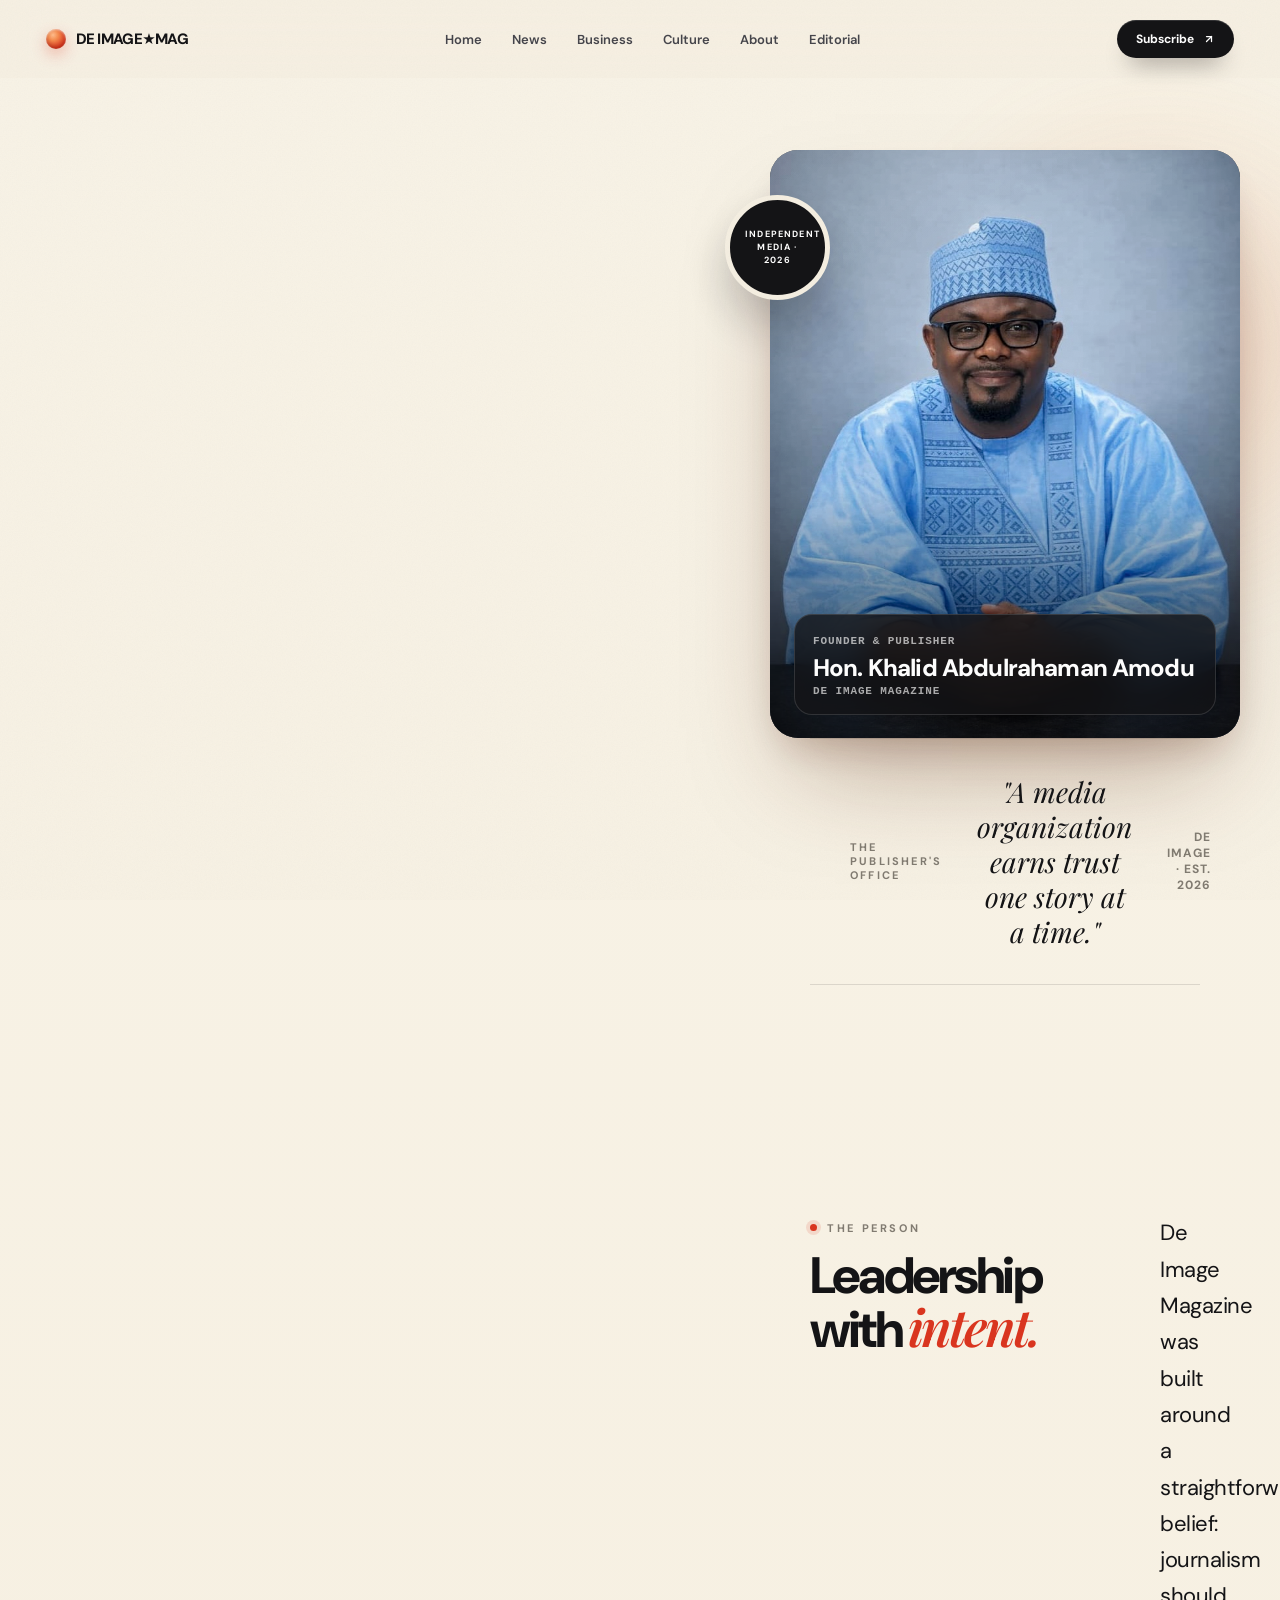
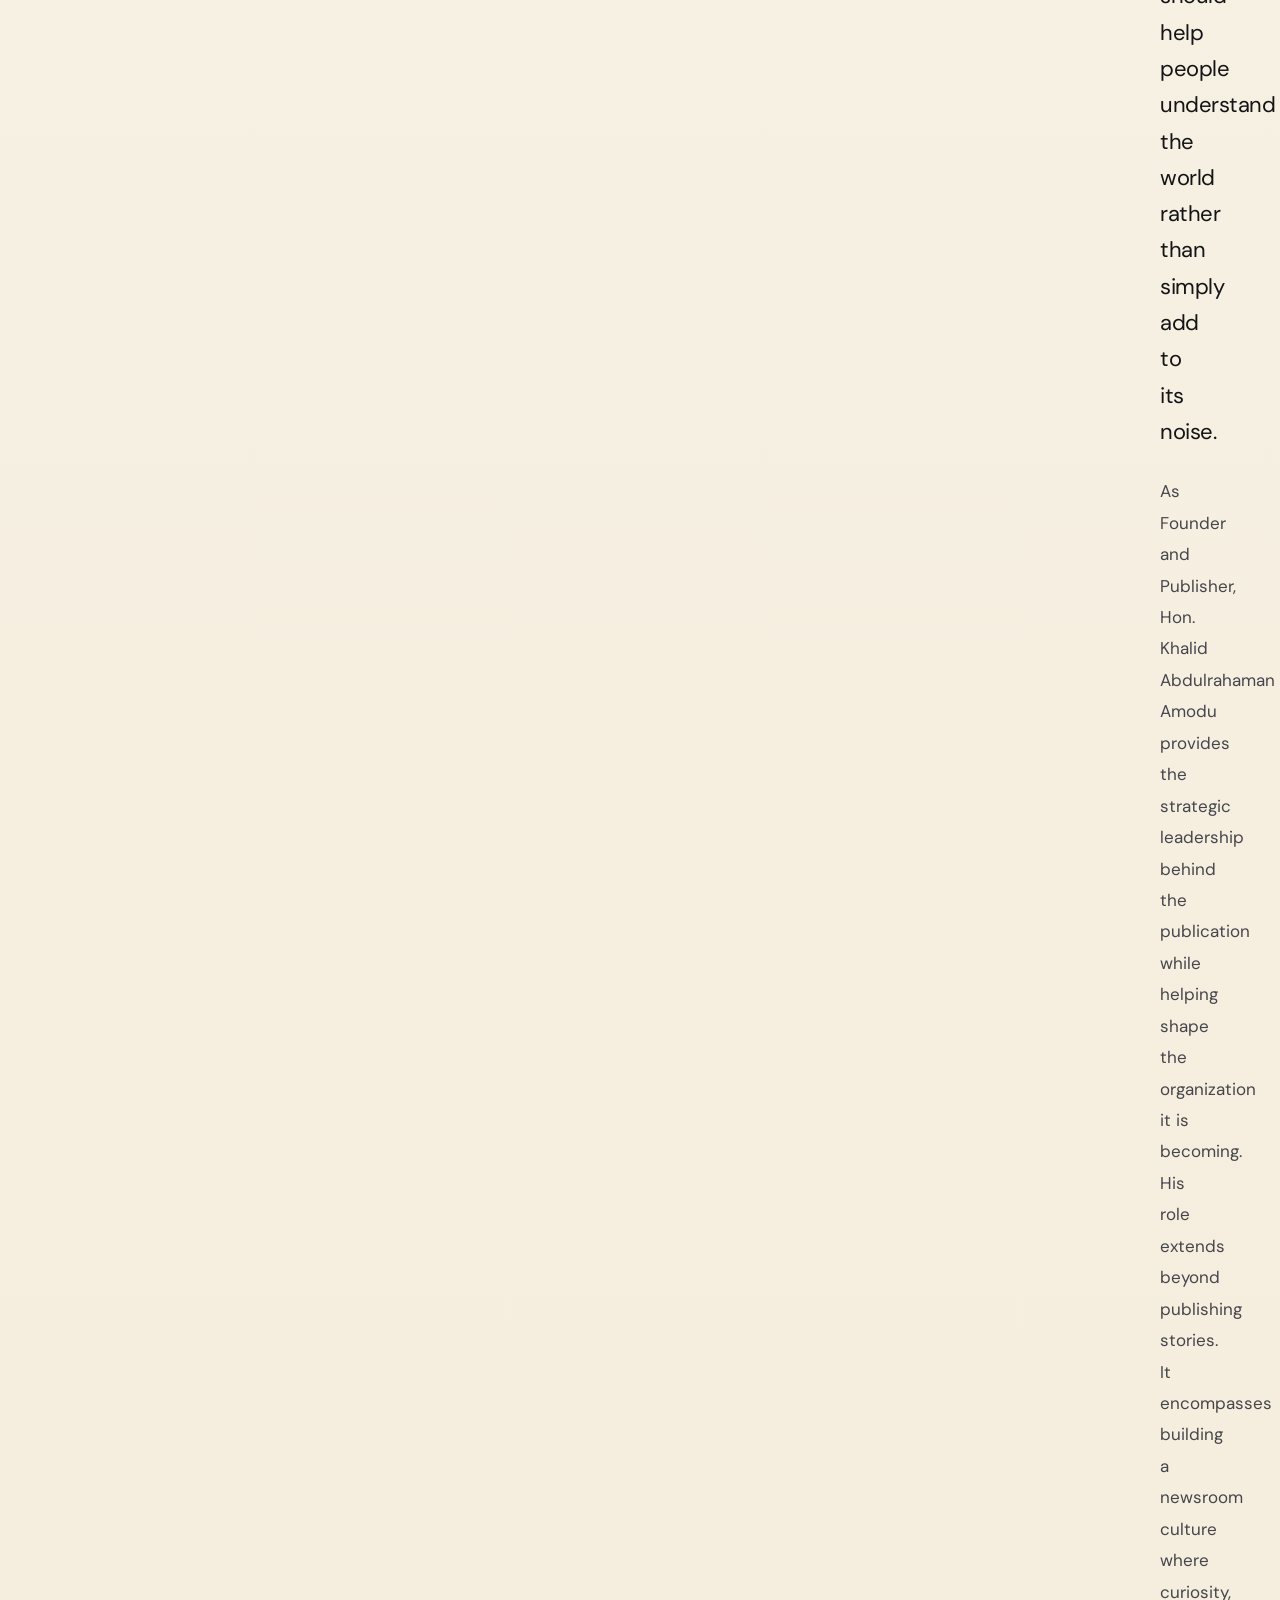
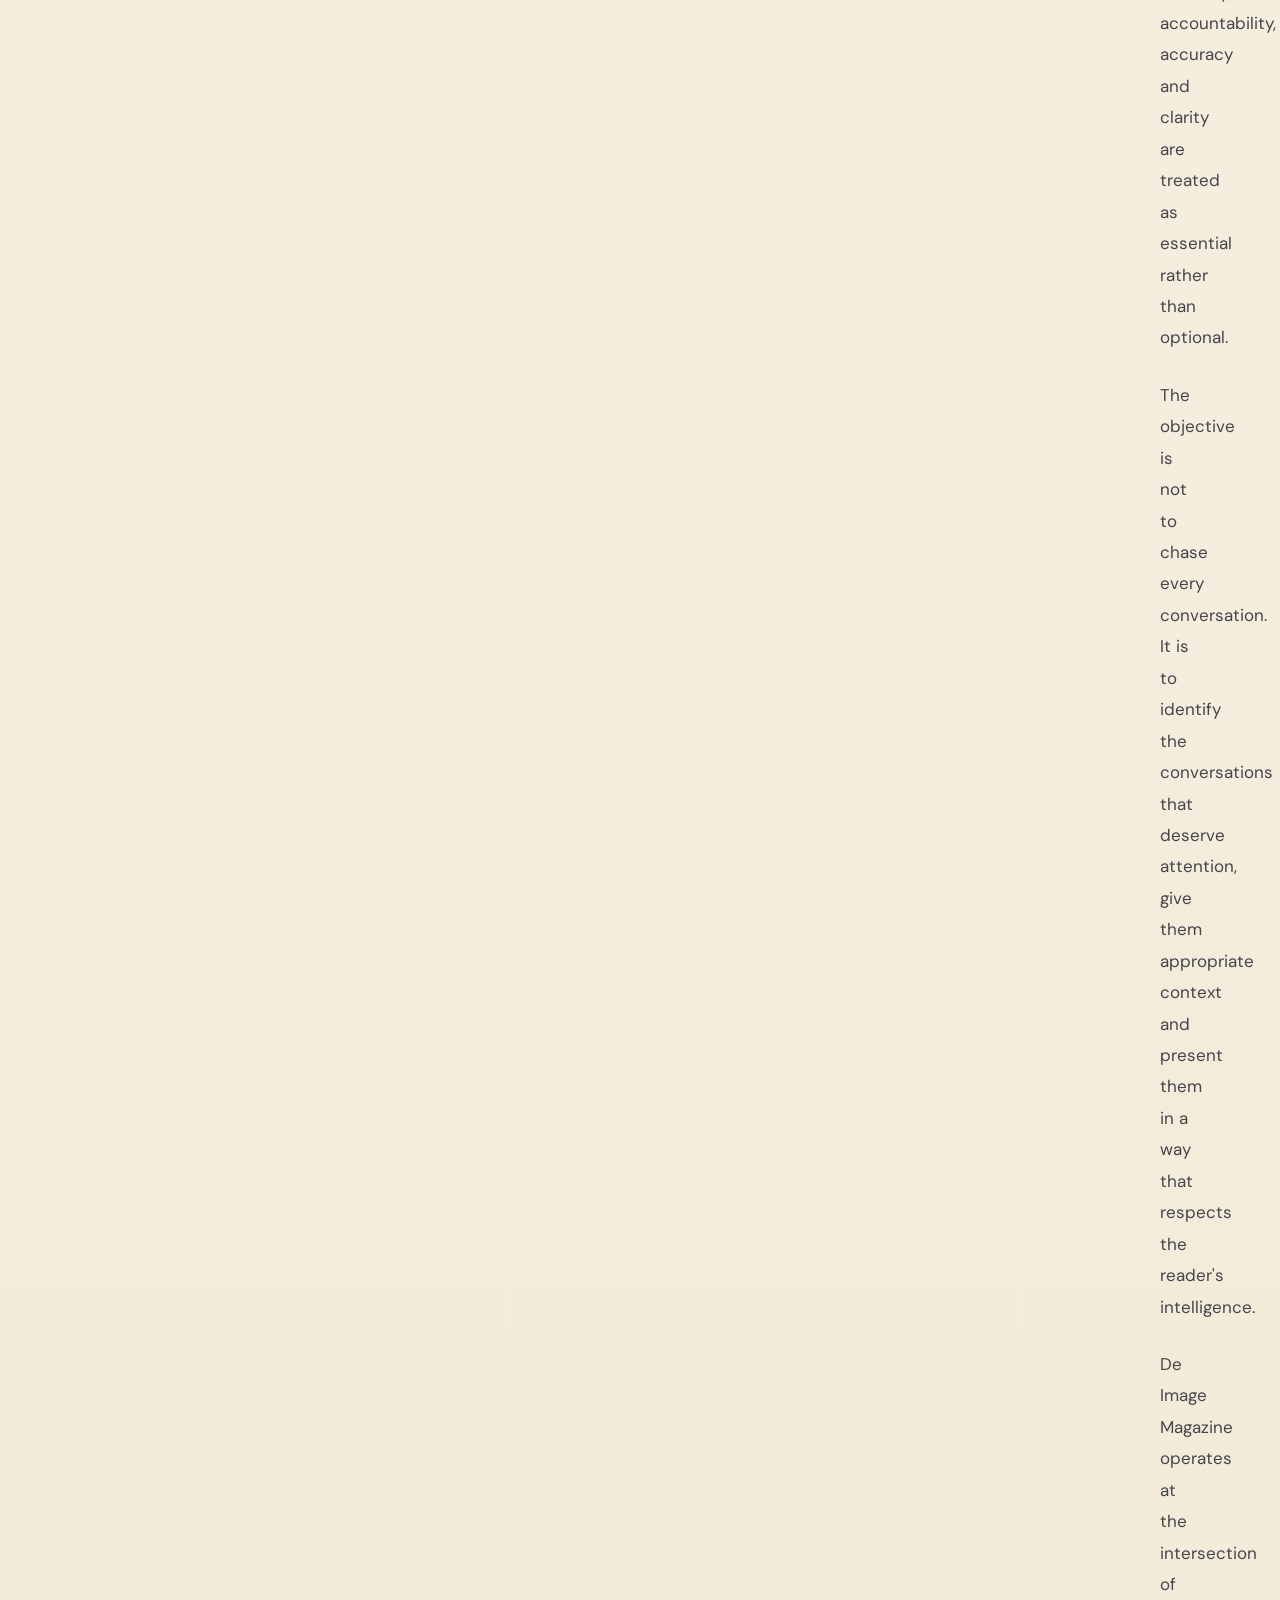
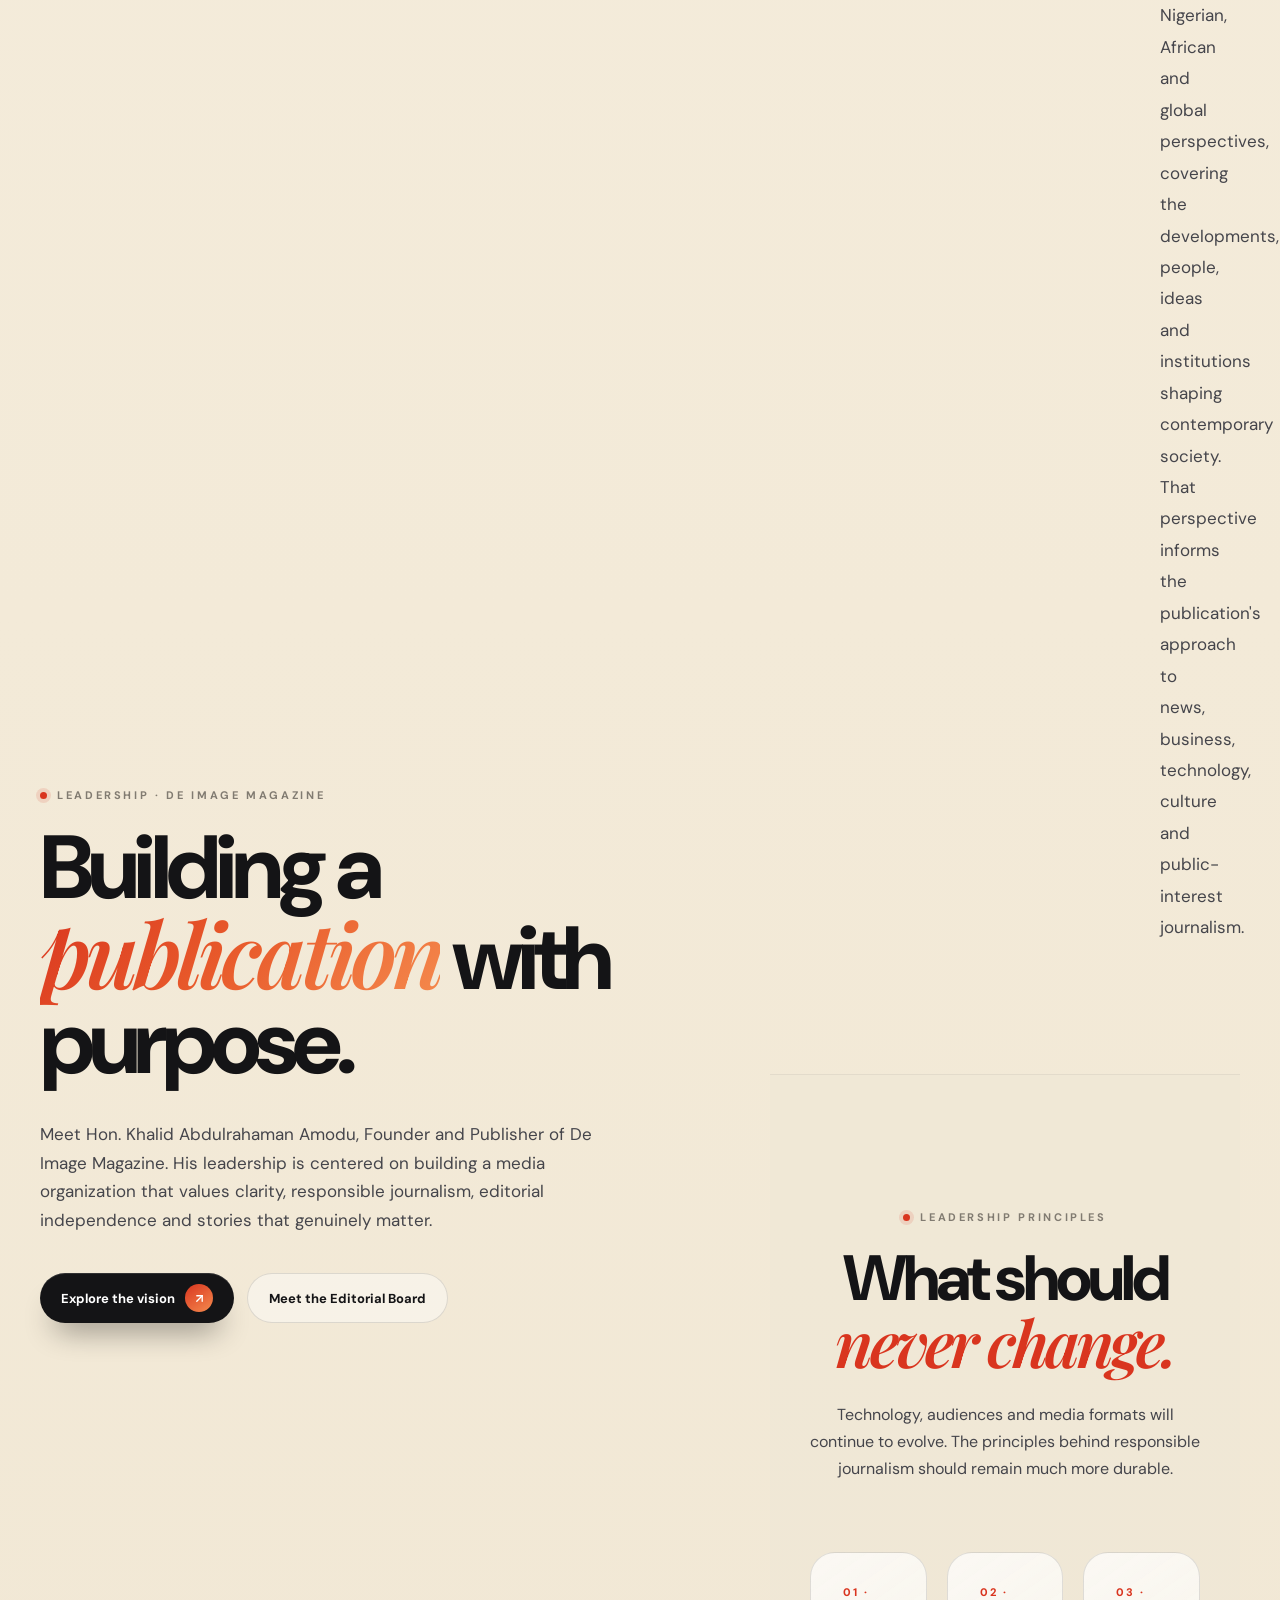
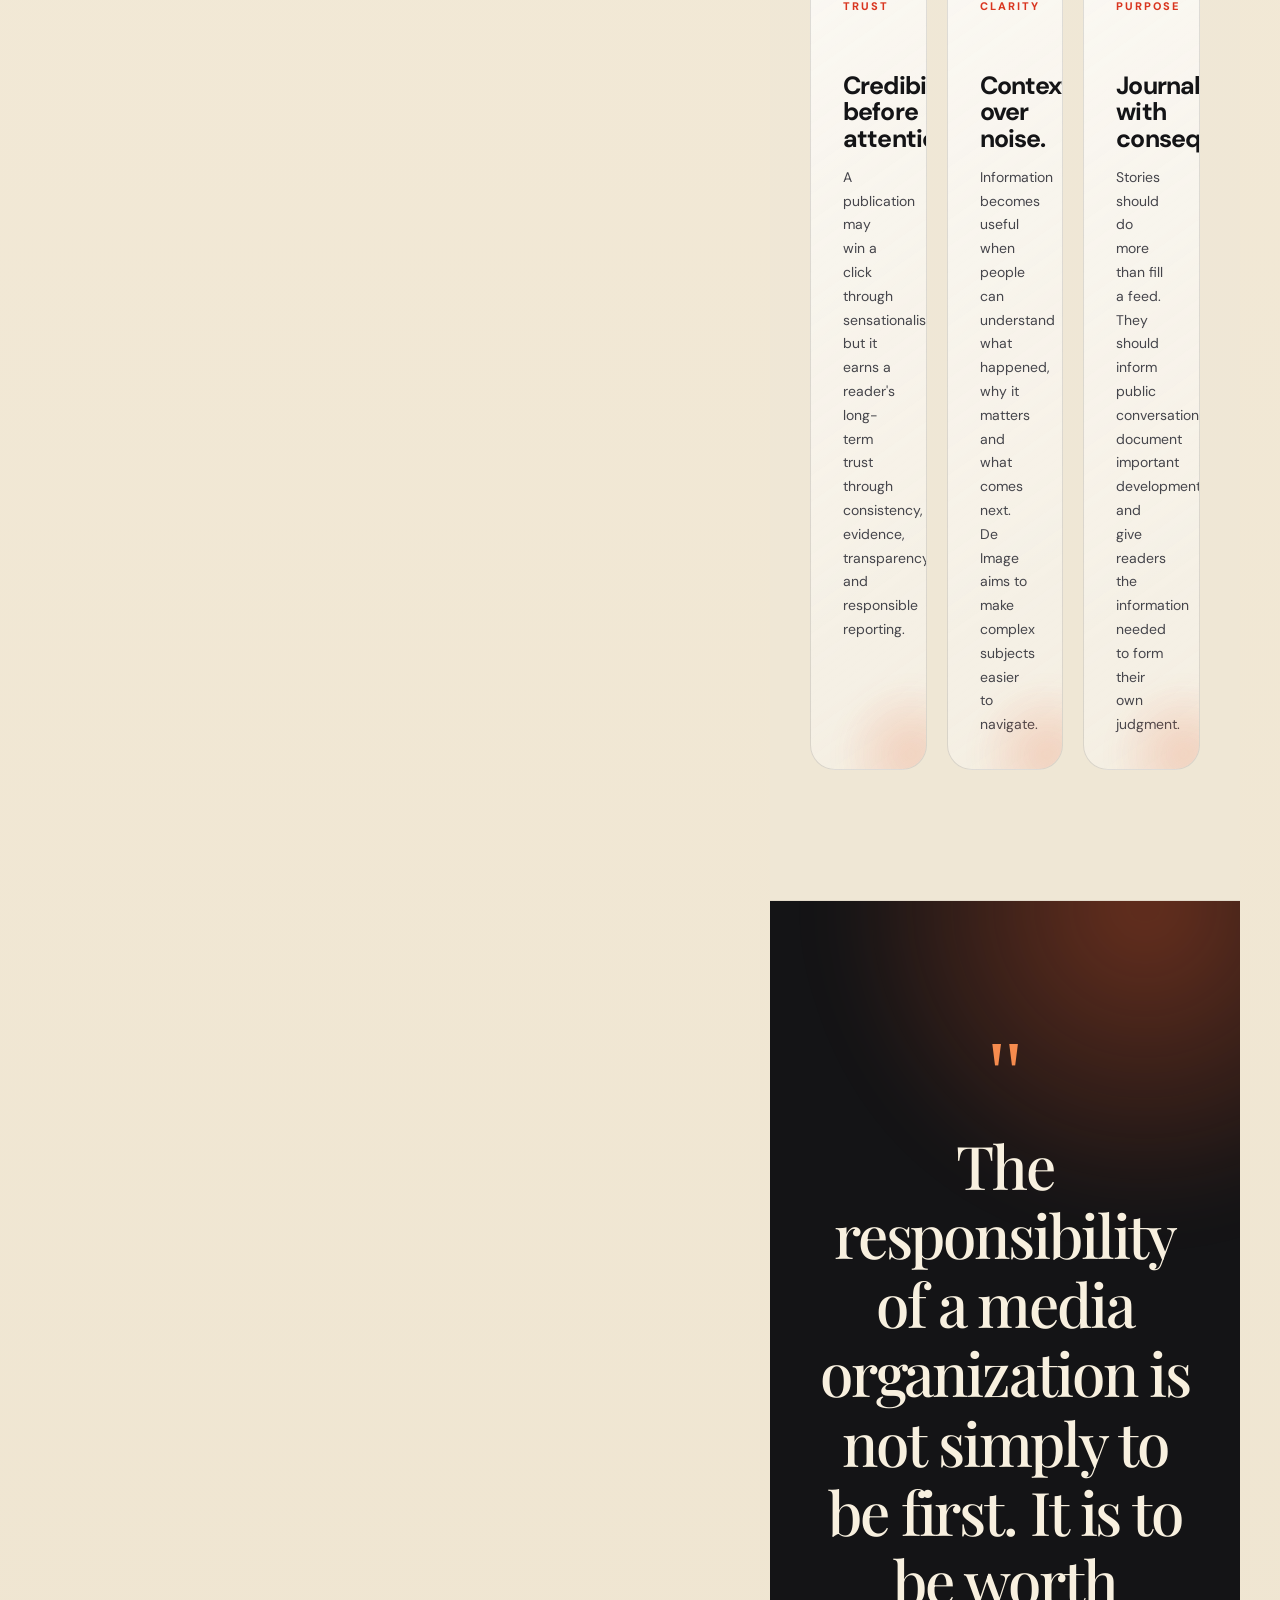
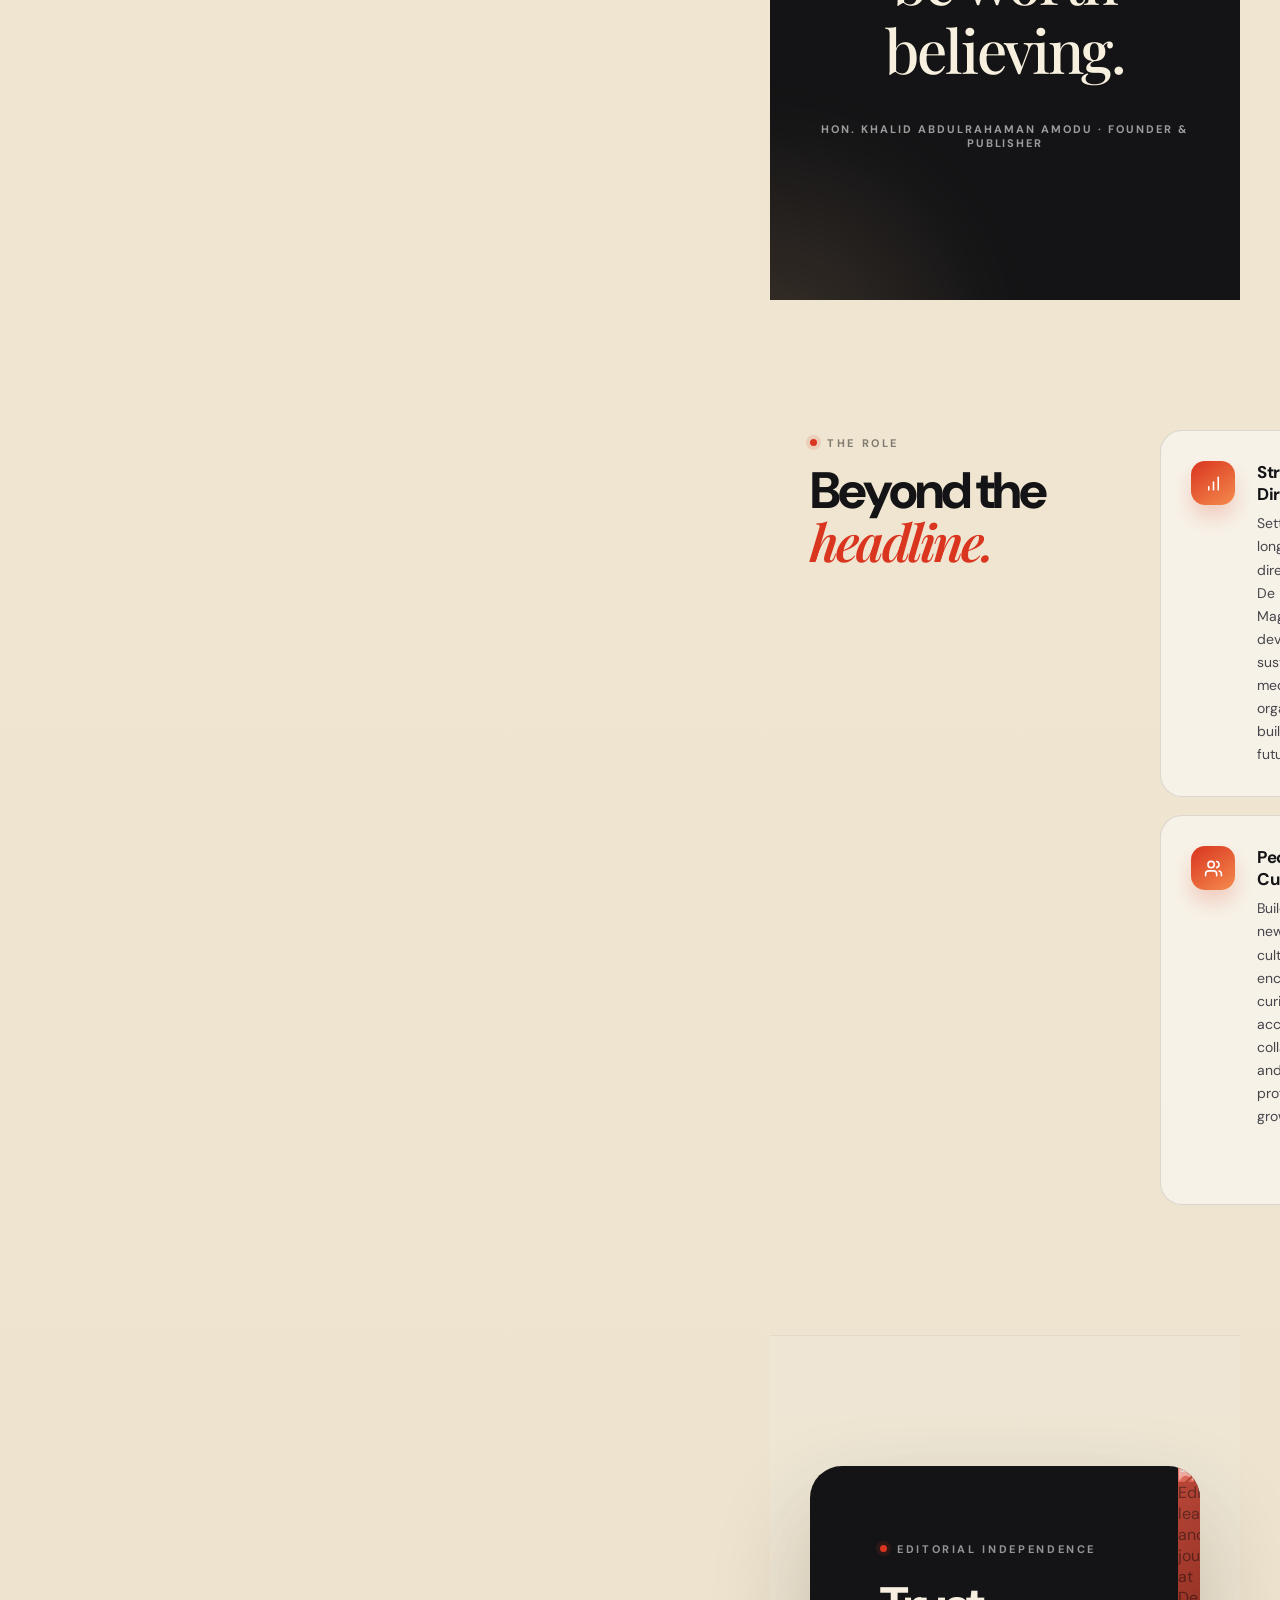
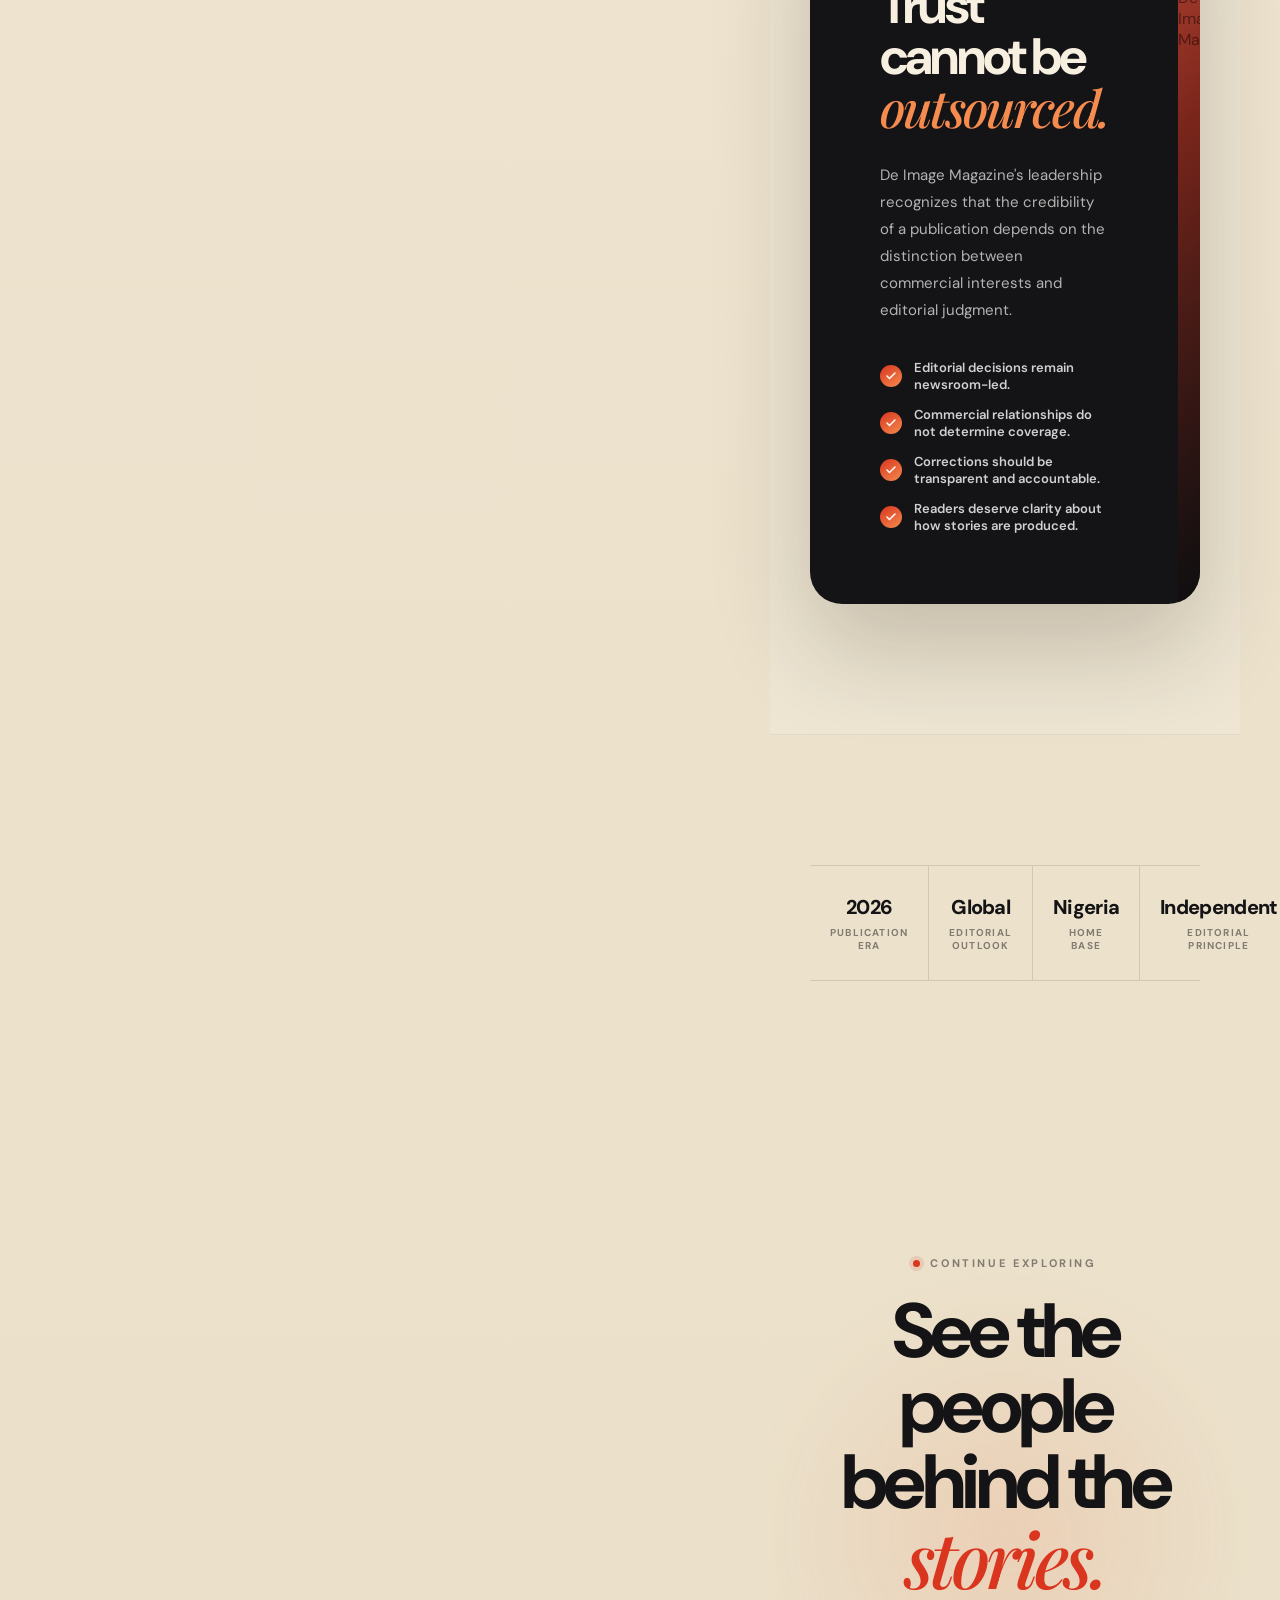
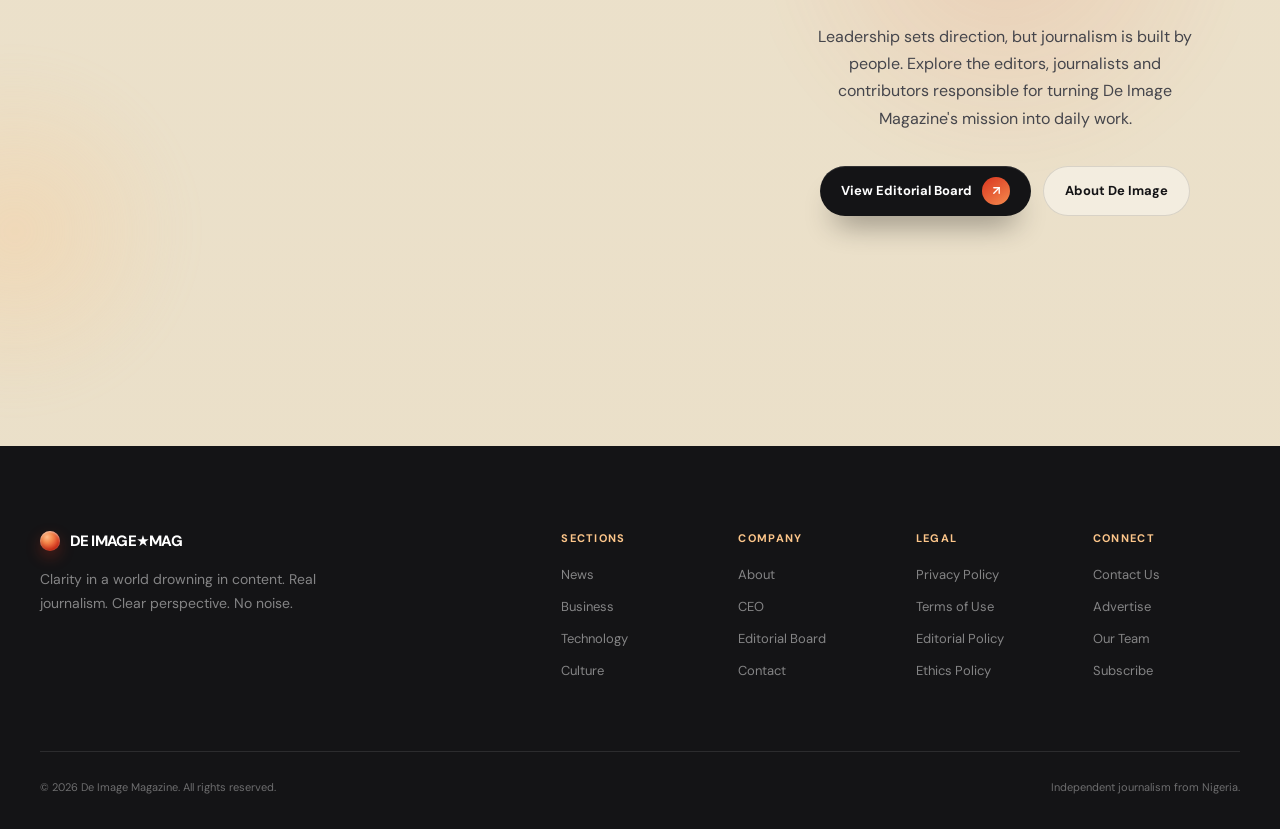
==== commit ac909e16: "Update index.html" ====
--- a/ceo/index.html
+++ b/ceo/index.html
@@ -2575,7 +2575,7 @@
 
     <img
       class="ceo-portrait active"
-      src="assets/ceo.jpg"
+      src="../assets/ceo.jpg"
       alt="Hon. Khalid Abdulrahaman Amodu, Founder and Publisher of De Image Magazine"
       width="900"
       height="1125"
@@ -2584,7 +2584,7 @@
 
     <img
       class="ceo-portrait"
-      src="assets/ceo2.jpg"
+      src="../assets/ceo2.jpg"
       alt="Hon. Khalid Abdulrahaman Amodu, Founder and Publisher of De Image Magazine"
       width="900"
       height="1125"
@@ -2593,7 +2593,7 @@
 
      <img
       class="ceo-portrait"
-      src="assets/ceo3.jpg"
+      src="../assets/ceo3.jpg"
       alt="Hon. Khalid Abdulrahaman Amodu, Founder and Publisher of De Image Magazine"
       width="900"
       height="1125"
